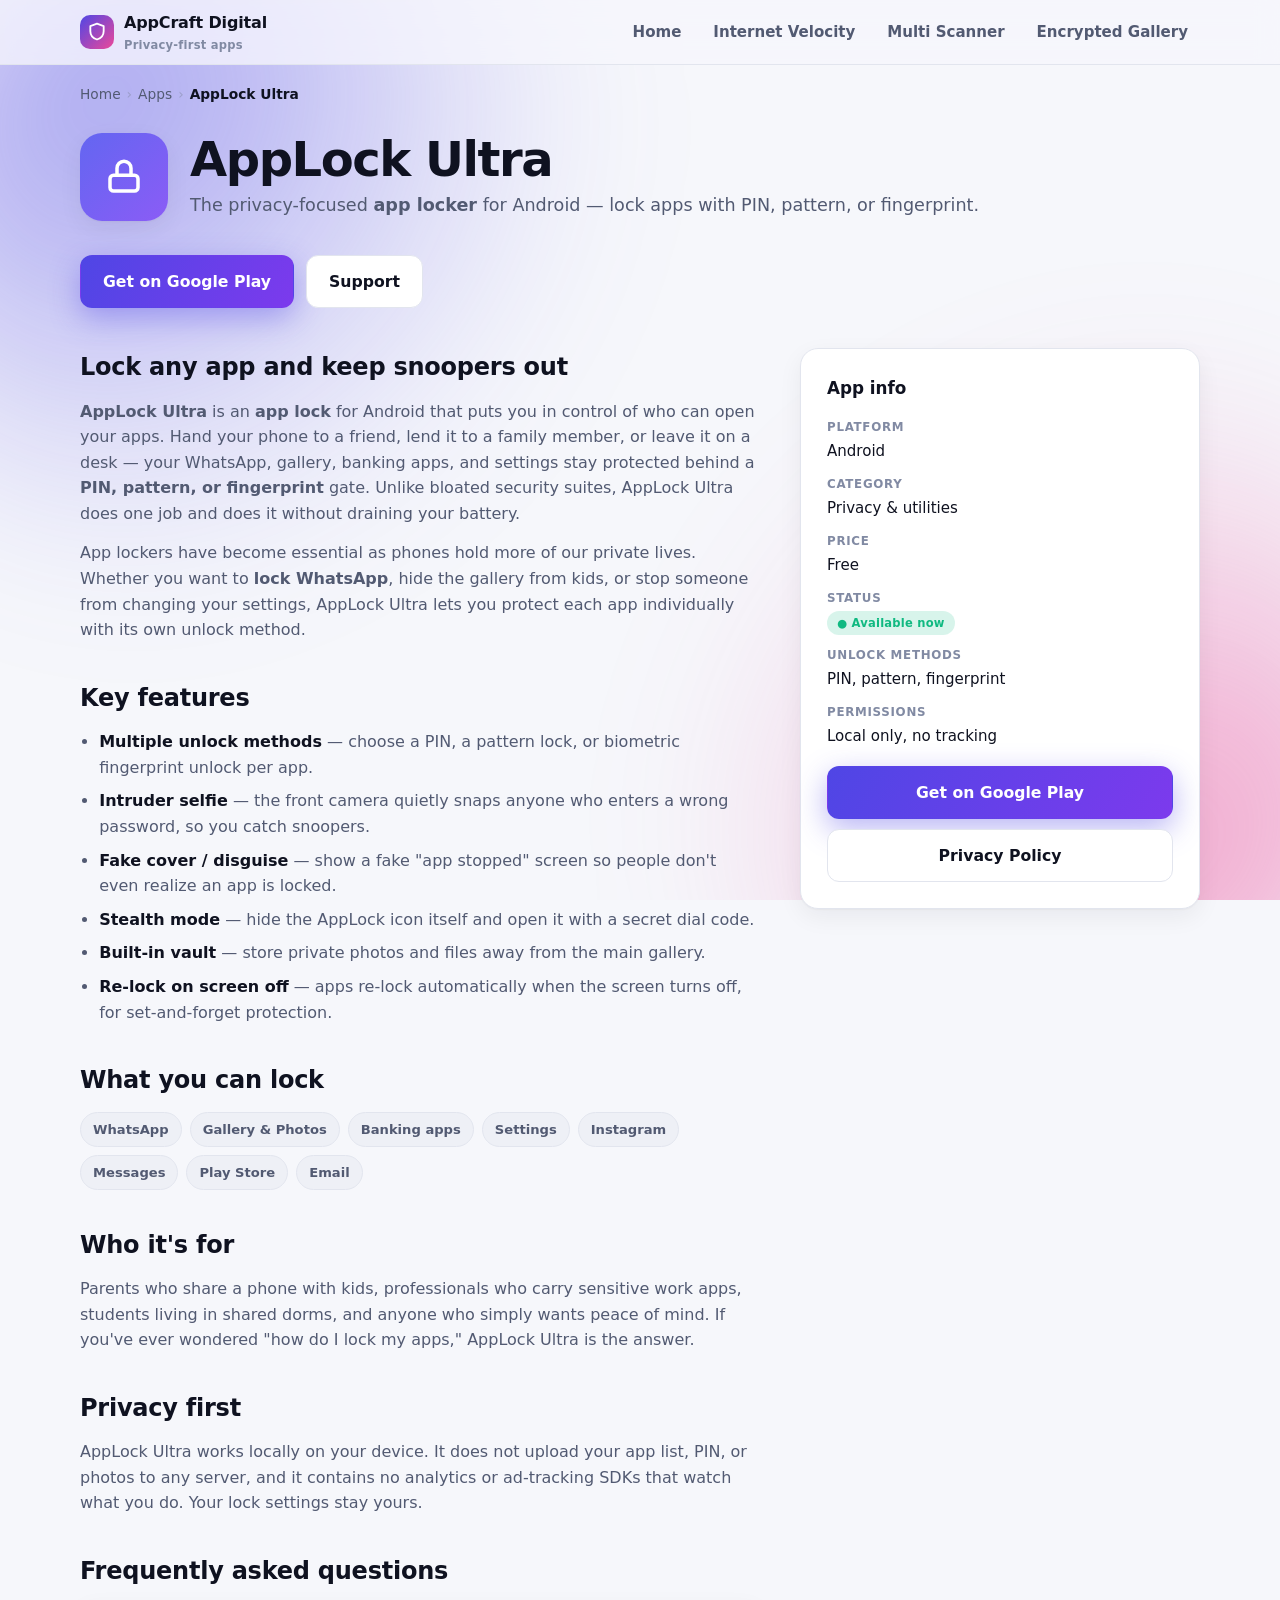
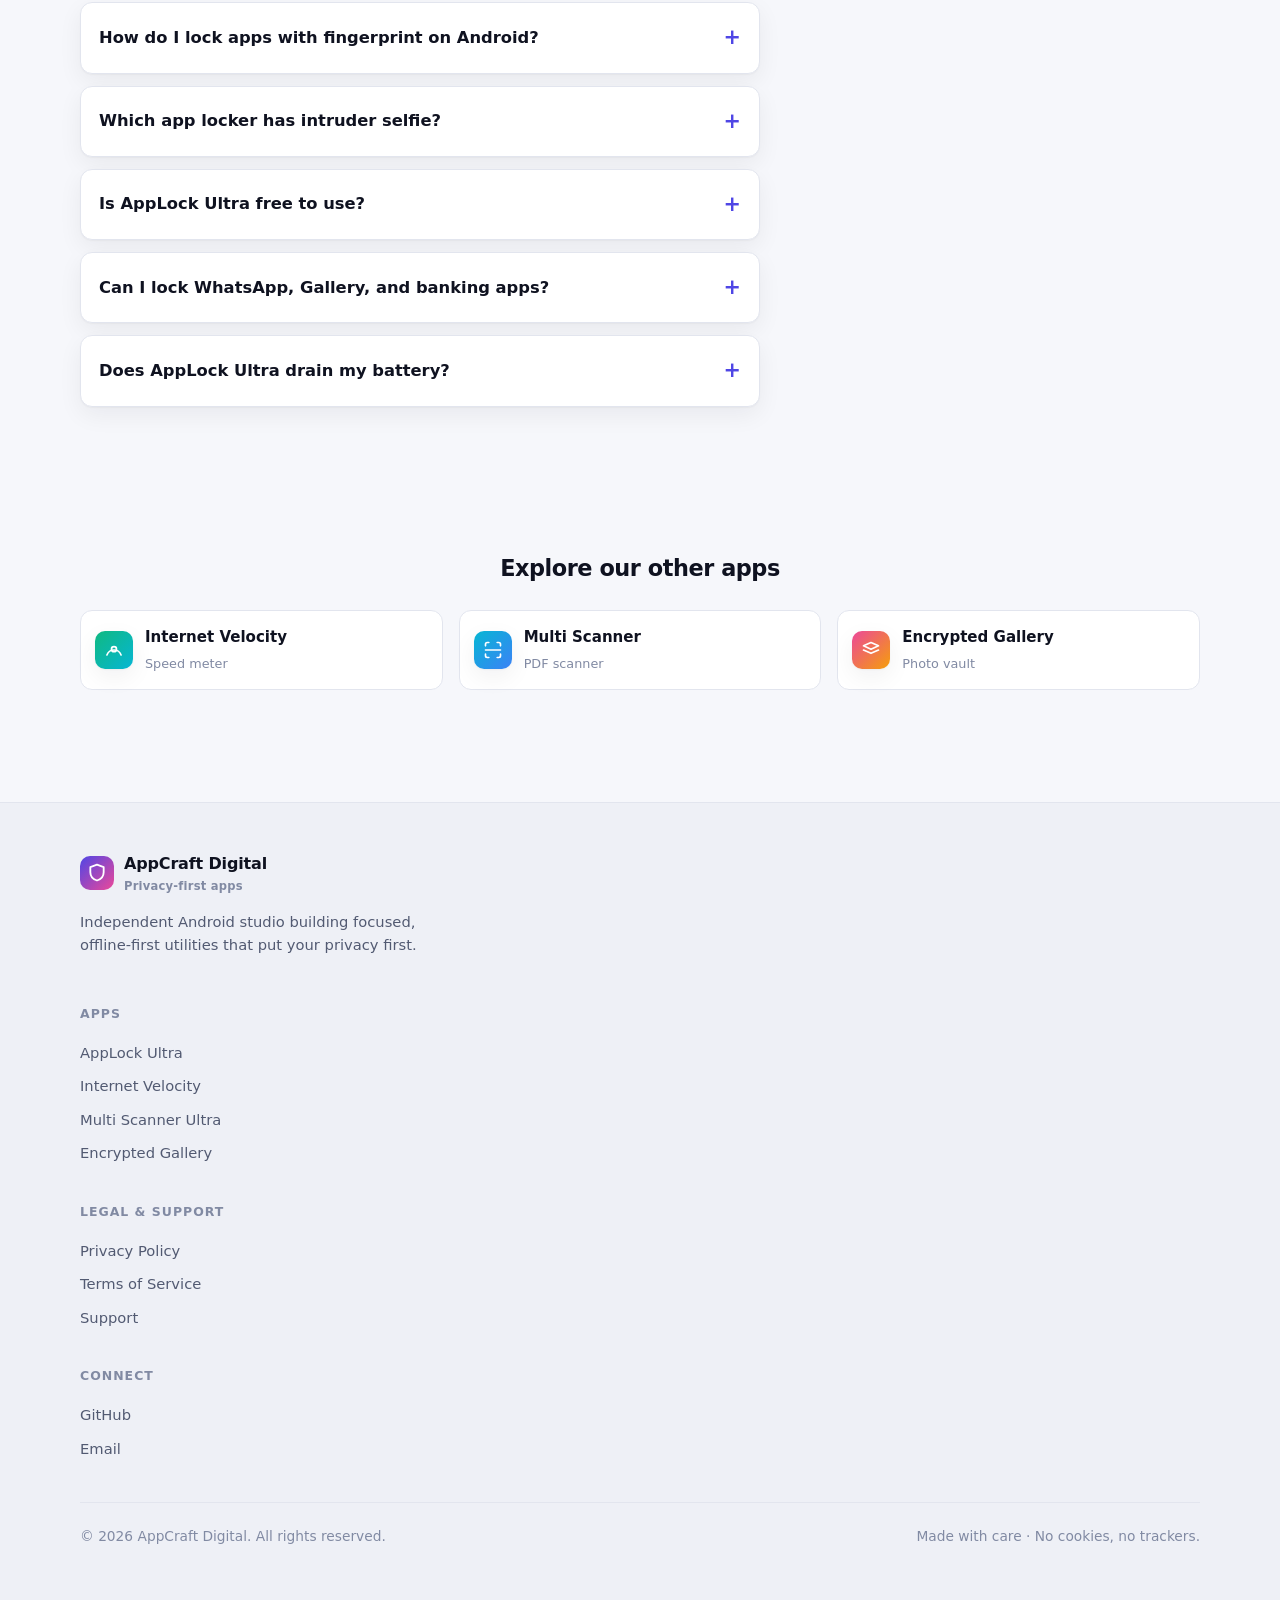
==== applock-ultra/index.html @ 1e6e48a9 "SEO: multi-page keyword-targeted site + structured data Hub-and-spoke structure so each app ranks fo" ====
<!doctype html>
<html lang="en">
<head>
  <meta charset="utf-8">
  <meta name="viewport" content="width=device-width, initial-scale=1">
  <title>AppLock Ultra — App Lock &amp; App Locker for Android</title>
  <meta name="description" content="AppLock Ultra is a privacy-focused app locker for Android. Lock apps with PIN, pattern, or fingerprint, with intruder selfie alerts. Free.">
  <meta name="keywords" content="app lock, app locker, lock apps, app lock android, app lock fingerprint, app lock with pin, intruder selfie, hide apps, best app locker, lock whatsapp">
  <meta name="robots" content="index, follow, max-image-preview:large">
  <meta name="theme-color" content="#6366f1">
  <link rel="canonical" href="https://sumant4ssm.github.io/applock-ultra/">

  <meta property="og:type" content="article">
  <meta property="og:site_name" content="AppCraft Digital">
  <meta property="og:title" content="AppLock Ultra — Best App Locker for Android">
  <meta property="og:description" content="Lock apps with PIN, pattern, or fingerprint. Intruder selfie alerts, fake cover, and stealth mode. Privacy-first Android app lock.">
  <meta property="og:url" content="https://sumant4ssm.github.io/applock-ultra/">
  <meta name="twitter:card" content="summary_large_image">
  <meta name="twitter:title" content="AppLock Ultra — App Locker for Android">
  <meta name="twitter:description" content="Lock apps with PIN, pattern, or fingerprint. Intruder selfie alerts and stealth mode.">

  <link rel="icon" href="data:image/svg+xml,%3Csvg xmlns='http://www.w3.org/2000/svg' viewBox='0 0 100 100'%3E%3Crect width='100' height='100' rx='24' fill='%236366f1'/%3E%3Cpath d='M50 18l26 10v18c0 16-11 28-26 36-15-8-26-20-26-36V28z' fill='none' stroke='white' stroke-width='6' stroke-linejoin='round'/%3E%3C/svg%3E">
  <link rel="stylesheet" href="/assets/style.css">

  <script type="application/ld+json">
  {
    "@context": "https://schema.org",
    "@type": "SoftwareApplication",
    "name": "AppLock Ultra",
    "operatingSystem": "ANDROID",
    "applicationCategory": "UtilitiesApplication",
    "description": "Privacy-focused app locker for Android. Lock apps with PIN, pattern, or fingerprint, catch snoopers with intruder selfie alerts, and hide apps behind a fake cover.",
    "url": "https://sumant4ssm.github.io/applock-ultra/",
    "offers": { "@type": "Offer", "price": "0", "priceCurrency": "USD" },
    "featureList": [
      "PIN, pattern and fingerprint app lock",
      "Intruder selfie alerts on wrong password",
      "Fake cover / disguised unlock screen",
      "Stealth mode to hide the app icon",
      "Vault for private photos and files",
      "Battery-friendly, no background drain"
    ],
    "aggregateRating": {
      "@type": "AggregateRating",
      "ratingValue": "4.6",
      "ratingCount": "128",
      "bestRating": "5",
      "worstRating": "1"
    }
  }
  </script>
  <script type="application/ld+json">
  {
    "@context": "https://schema.org",
    "@type": "BreadcrumbList",
    "itemListElement": [
      { "@type": "ListItem", "position": 1, "name": "Home", "item": "https://sumant4ssm.github.io/" },
      { "@type": "ListItem", "position": 2, "name": "AppLock Ultra", "item": "https://sumant4ssm.github.io/applock-ultra/" }
    ]
  }
  </script>
  <script type="application/ld+json">
  {
    "@context": "https://schema.org",
    "@type": "FAQPage",
    "mainEntity": [
      { "@type": "Question", "name": "How do I lock apps with fingerprint on Android?", "acceptedAnswer": { "@type": "Answer", "text": "Install AppLock Ultra, grant the Accessibility / Usage Access permission it asks for, pick the apps you want to protect, then enable fingerprint unlock in the lock settings. After that, opening any protected app prompts you to authenticate with your registered fingerprint." } },
      { "@type": "Question", "name": "Which app locker has intruder selfie?", "acceptedAnswer": { "@type": "Answer", "text": "AppLock Ultra captures an intruder selfie with the front camera whenever someone enters a wrong PIN or pattern, so you can see who tried to snoop. The photo is stored privately inside the app's vault." } },
      { "@type": "Question", "name": "Is AppLock Ultra free to use?", "acceptedAnswer": { "@type": "Answer", "text": "Yes. AppLock Ultra is free to download and use, with the core app locking, pattern/PIN, and intruder selfie features available at no cost. Premium cosmetic options may be offered, but the core protection is free." } },
      { "@type": "Question", "name": "Can I lock WhatsApp, Gallery, and banking apps?", "acceptedAnswer": { "@type": "Answer", "text": "Yes. You can lock any installed app individually, including WhatsApp, your photo Gallery, banking apps, Settings, and the Play Store, each with its own unlock method." } },
      { "@type": "Question", "name": "Does AppLock Ultra drain my battery?", "acceptedAnswer": { "@type": "Answer", "text": "No. AppLock Ultra is designed to be battery-friendly. It only activates when you open a locked app, instead of running a heavy continuous background service." } }
    ]
  }
  </script>
</head>
<body>
  <div class="aurora" aria-hidden="true"></div>

  <header class="site">
    <div class="wrap nav">
      <a class="brand" href="/" aria-label="AppCraft Digital home">
        <span class="logo" aria-hidden="true">
          <svg width="20" height="20" viewBox="0 0 24 24" fill="none" stroke="currentColor" stroke-width="2.2" stroke-linecap="round" stroke-linejoin="round"><path d="M12 2l8 3v6c0 5-3.5 8.5-8 10-4.5-1.5-8-5-8-10V5z"/></svg>
        </span>
        <span>AppCraft Digital<small>Privacy-first apps</small></span>
      </a>
      <nav class="nav-links" aria-label="Primary">
        <a href="/">Home</a>
        <a href="/internet-velocity/">Internet Velocity</a>
        <a href="/multi-scanner-ultra/">Multi Scanner</a>
        <a href="/encrypted-gallery/">Encrypted Gallery</a>
      </nav>
    </div>
  </header>

  <div class="wrap">
    <nav class="breadcrumb" aria-label="Breadcrumb">
      <ol>
        <li><a href="/">Home</a></li>
        <li><a href="/#apps">Apps</a></li>
        <li aria-current="page">AppLock Ultra</li>
      </ol>
    </nav>
  </div>

  <main>
    <section class="app-hero">
      <div class="wrap">
        <div class="hero-row">
          <span class="app-icon icon-lock" aria-hidden="true">
            <svg width="28" height="28" viewBox="0 0 24 24" fill="none" stroke="currentColor" stroke-width="2" stroke-linecap="round" stroke-linejoin="round"><rect x="4" y="11" width="16" height="9" rx="2"/><path d="M8 11V7a4 4 0 0 1 8 0v4"/></svg>
          </span>
          <div>
            <h1>AppLock Ultra</h1>
            <p class="tagline">The privacy-focused <strong>app locker</strong> for Android — lock apps with PIN, pattern, or fingerprint.</p>
          </div>
        </div>
        <div class="cta" style="justify-content:flex-start;">
          <a class="btn btn-primary" href="https://sumant4ssm.github.io/applock-ultra-legal/" target="_blank" rel="noopener">Get on Google Play</a>
          <a class="btn btn-ghost" href="https://sumant4ssm.github.io/applock-ultra-legal/support.html" target="_blank" rel="noopener">Support</a>
        </div>
      </div>
    </section>

    <section style="padding-top:32px;">
      <div class="wrap detail">
        <div class="prose">
          <h2>Lock any app and keep snoopers out</h2>
          <p>
            <strong>AppLock Ultra</strong> is an <strong>app lock</strong> for Android that puts you in control of who can open
            your apps. Hand your phone to a friend, lend it to a family member, or leave it on a desk — your WhatsApp,
            gallery, banking apps, and settings stay protected behind a <strong>PIN, pattern, or fingerprint</strong> gate.
            Unlike bloated security suites, AppLock Ultra does one job and does it without draining your battery.
          </p>
          <p>
            App lockers have become essential as phones hold more of our private lives. Whether you want to
            <strong>lock WhatsApp</strong>, hide the gallery from kids, or stop someone from changing your settings,
            AppLock Ultra lets you protect each app individually with its own unlock method.
          </p>

          <h2>Key features</h2>
          <ul>
            <li><b>Multiple unlock methods</b> — choose a PIN, a pattern lock, or biometric fingerprint unlock per app.</li>
            <li><b>Intruder selfie</b> — the front camera quietly snaps anyone who enters a wrong password, so you catch snoopers.</li>
            <li><b>Fake cover / disguise</b> — show a fake "app stopped" screen so people don't even realize an app is locked.</li>
            <li><b>Stealth mode</b> — hide the AppLock icon itself and open it with a secret dial code.</li>
            <li><b>Built-in vault</b> — store private photos and files away from the main gallery.</li>
            <li><b>Re-lock on screen off</b> — apps re-lock automatically when the screen turns off, for set-and-forget protection.</li>
          </ul>

          <h2>What you can lock</h2>
          <div class="chips">
            <span class="chip">WhatsApp</span>
            <span class="chip">Gallery &amp; Photos</span>
            <span class="chip">Banking apps</span>
            <span class="chip">Settings</span>
            <span class="chip">Instagram</span>
            <span class="chip">Messages</span>
            <span class="chip">Play Store</span>
            <span class="chip">Email</span>
          </div>

          <h2>Who it's for</h2>
          <p>
            Parents who share a phone with kids, professionals who carry sensitive work apps, students living in shared
            dorms, and anyone who simply wants peace of mind. If you've ever wondered "how do I lock my apps," AppLock
            Ultra is the answer.
          </p>

          <h2>Privacy first</h2>
          <p>
            AppLock Ultra works locally on your device. It does not upload your app list, PIN, or photos to any server,
            and it contains no analytics or ad-tracking SDKs that watch what you do. Your lock settings stay yours.
          </p>

          <!-- FAQ -->
          <h2 id="faq">Frequently asked questions</h2>
          <div class="faq">
            <details>
              <summary>How do I lock apps with fingerprint on Android?</summary>
              <p>Install AppLock Ultra, grant the permission it asks for, choose the apps to protect, then enable fingerprint unlock in lock settings. Opening any protected app then prompts you to authenticate with your registered fingerprint.</p>
            </details>
            <details>
              <summary>Which app locker has intruder selfie?</summary>
              <p>AppLock Ultra captures an intruder selfie with the front camera whenever someone enters a wrong PIN or pattern, so you can see who tried to snoop. The photo is stored privately inside the app's vault.</p>
            </details>
            <details>
              <summary>Is AppLock Ultra free to use?</summary>
              <p>Yes. AppLock Ultra is free to download and use, with core app locking, pattern/PIN, and intruder selfie features available at no cost. Premium cosmetic options may be offered, but the core protection is free.</p>
            </details>
            <details>
              <summary>Can I lock WhatsApp, Gallery, and banking apps?</summary>
              <p>Yes. You can lock any installed app individually — WhatsApp, your photo Gallery, banking apps, Settings, and the Play Store — each with its own unlock method.</p>
            </details>
            <details>
              <summary>Does AppLock Ultra drain my battery?</summary>
              <p>No. AppLock Ultra is battery-friendly: it only activates when you open a locked app, instead of running a heavy continuous background service.</p>
            </details>
          </div>
        </div>

        <aside class="info-card">
          <h3>App info</h3>
          <dl>
            <div><dt>Platform</dt><dd>Android</dd></div>
            <div><dt>Category</dt><dd>Privacy &amp; utilities</dd></div>
            <div><dt>Price</dt><dd>Free</dd></div>
            <div><dt>Status</dt><dd><span class="badge badge-live">● Available now</span></dd></div>
            <div><dt>Unlock methods</dt><dd>PIN, pattern, fingerprint</dd></div>
            <div><dt>Permissions</dt><dd>Local only, no tracking</dd></div>
          </dl>
          <a class="btn btn-primary" href="https://sumant4ssm.github.io/applock-ultra-legal/" target="_blank" rel="noopener">Get on Google Play</a>
          <a class="btn btn-ghost" href="https://sumant4ssm.github.io/applock-ultra-legal/privacy-policy.html" target="_blank" rel="noopener" style="margin-top:10px;">Privacy Policy</a>
        </aside>
      </div>
    </section>

    <!-- Related apps -->
    <section>
      <div class="wrap">
        <div class="sec-head" style="margin-bottom:24px;">
          <h2 style="font-size:1.4rem;">Explore our other apps</h2>
        </div>
        <div class="related">
          <a href="/internet-velocity/">
            <span class="app-icon icon-speed"><svg viewBox="0 0 24 24" fill="none" stroke="currentColor" stroke-width="2" stroke-linecap="round" stroke-linejoin="round"><path d="M12 14a3 3 0 1 0 0-6 3 3 0 0 0 0 6z"/><path d="M3.5 18a9 9 0 0 1 17 0"/></svg></span>
            <span><b>Internet Velocity</b><small>Speed meter</small></span>
          </a>
          <a href="/multi-scanner-ultra/">
            <span class="app-icon icon-scan"><svg viewBox="0 0 24 24" fill="none" stroke="currentColor" stroke-width="2" stroke-linecap="round" stroke-linejoin="round"><path d="M3 7V5a2 2 0 0 1 2-2h2M17 3h2a2 2 0 0 1 2 2v2M21 17v2a2 2 0 0 1-2 2h-2M7 21H5a2 2 0 0 1-2-2v-2"/><line x1="3" y1="12" x2="21" y2="12"/></svg></span>
            <span><b>Multi Scanner</b><small>PDF scanner</small></span>
          </a>
          <a href="/encrypted-gallery/">
            <span class="app-icon icon-vault"><svg viewBox="0 0 24 24" fill="none" stroke="currentColor" stroke-width="2" stroke-linecap="round" stroke-linejoin="round"><path d="M3 7l9-4 9 4-9 4-9-4z"/><path d="M3 12l9 4 9-4"/></svg></span>
            <span><b>Encrypted Gallery</b><small>Photo vault</small></span>
          </a>
        </div>
      </div>
    </section>
  </main>

  <footer class="site">
    <div class="wrap">
      <div class="foot-grid">
        <div>
          <a class="brand" href="/" style="margin-bottom:12px;">
            <span class="logo" aria-hidden="true">
              <svg width="20" height="20" viewBox="0 0 24 24" fill="none" stroke="currentColor" stroke-width="2.2" stroke-linecap="round" stroke-linejoin="round"><path d="M12 2l8 3v6c0 5-3.5 8.5-8 10-4.5-1.5-8-5-8-10V5z"/></svg>
            </span>
            <span>AppCraft Digital<small>Privacy-first apps</small></span>
          </a>
          <p>Independent Android studio building focused, offline-first utilities that put your privacy first.</p>
        </div>
        <div class="foot-col">
          <h5>Apps</h5>
          <a href="/applock-ultra/">AppLock Ultra</a>
          <a href="/internet-velocity/">Internet Velocity</a>
          <a href="/multi-scanner-ultra/">Multi Scanner Ultra</a>
          <a href="/encrypted-gallery/">Encrypted Gallery</a>
        </div>
        <div class="foot-col">
          <h5>Legal &amp; Support</h5>
          <a href="https://sumant4ssm.github.io/applock-ultra-legal/" target="_blank" rel="noopener">Privacy Policy</a>
          <a href="https://sumant4ssm.github.io/applock-ultra-legal/terms.html" target="_blank" rel="noopener">Terms of Service</a>
          <a href="https://sumant4ssm.github.io/applock-ultra-legal/support.html" target="_blank" rel="noopener">Support</a>
        </div>
        <div class="foot-col">
          <h5>Connect</h5>
          <a href="https://github.com/sumant4ssm" target="_blank" rel="noopener">GitHub</a>
          <a href="mailto:appcraftdigital@gmail.com">Email</a>
        </div>
      </div>
      <div class="foot-bottom">
        <span>© <span id="year"></span> AppCraft Digital. All rights reserved.</span>
        <span>Made with care · No cookies, no trackers.</span>
      </div>
    </div>
  </footer>

  <script>document.getElementById('year').textContent = new Date().getFullYear();</script>
  <script src="/assets/reveal.js" defer></script>
</body>
</html>
---- assets/style.css ----
/* =====================================================================
   AppCraft Digital — shared stylesheet
   Used by index.html and every /<app>/ landing page so they stay lean,
   consistent, and fast to crawl. Page-specific tweaks live in <style>
   blocks on the pages that need them.
   ===================================================================== */

:root {
  color-scheme: light dark;
  --font: "Inter", ui-sans-serif, system-ui, -apple-system, BlinkMacSystemFont, "Segoe UI", Roboto, sans-serif;
  --bg: #f6f7fb;
  --bg-elev: #ffffff;
  --bg-soft: #eef0f6;
  --text: #0f1220;
  --text-soft: #525a72;
  --text-mute: #818aa3;
  --border: #e2e5ee;
  --brand: #4f46e5;
  --brand-2: #7c3aed;
  --brand-3: #ec4899;
  --accent: #06b6d4;
  --ok: #10b981;
  --warn: #f59e0b;
  --shadow: 0 1px 2px rgba(15, 18, 32, 0.04), 0 8px 24px rgba(15, 18, 32, 0.06);
  --shadow-lg: 0 20px 60px rgba(15, 18, 32, 0.12);
  --radius: 18px;
  --radius-sm: 12px;
}

@media (prefers-color-scheme: dark) {
  :root {
    --bg: #0a0b10;
    --bg-elev: #13151d;
    --bg-soft: #1a1d28;
    --text: #f4f6fb;
    --text-soft: #b9c0d4;
    --text-mute: #7d8499;
    --border: #252a37;
    --brand: #818cf8;
    --brand-2: #a78bfa;
    --brand-3: #f472b6;
    --accent: #22d3ee;
    --ok: #34d399;
    --warn: #fbbf24;
    --shadow: 0 1px 2px rgba(0, 0, 0, 0.3), 0 8px 24px rgba(0, 0, 0, 0.4);
    --shadow-lg: 0 20px 60px rgba(0, 0, 0, 0.5);
  }
}

* { box-sizing: border-box; }

html { scroll-behavior: smooth; }

body {
  margin: 0;
  font-family: var(--font);
  background: var(--bg);
  color: var(--text);
  line-height: 1.6;
  -webkit-font-smoothing: antialiased;
  text-rendering: optimizeLegibility;
  overflow-x: hidden;
}

a { color: var(--brand); }

.wrap {
  width: min(100% - 48px, 1120px);
  margin-inline: auto;
}

/* ---------- Background flourish ---------- */
.aurora {
  position: fixed;
  inset: 0;
  z-index: -1;
  overflow: hidden;
  pointer-events: none;
}
.aurora::before,
.aurora::after {
  content: "";
  position: absolute;
  width: 60vw;
  height: 60vw;
  max-width: 720px;
  max-height: 720px;
  border-radius: 50%;
  filter: blur(90px);
  opacity: 0.5;
  animation: drift 18s ease-in-out infinite alternate;
}
.aurora::before {
  top: -15%;
  left: -10%;
  background: radial-gradient(circle at 30% 30%, var(--brand), transparent 70%);
}
.aurora::after {
  bottom: -20%;
  right: -10%;
  background: radial-gradient(circle at 70% 70%, var(--brand-3), transparent 70%);
  animation-delay: -6s;
}
@media (prefers-color-scheme: dark) {
  .aurora::before, .aurora::after { opacity: 0.32; }
}
@keyframes drift {
  0%   { transform: translate(0, 0) scale(1); }
  100% { transform: translate(6%, 4%) scale(1.12); }
}

/* ---------- Header ---------- */
header.site {
  position: sticky;
  top: 0;
  z-index: 50;
  backdrop-filter: saturate(180%) blur(12px);
  -webkit-backdrop-filter: saturate(180%) blur(12px);
  background: color-mix(in srgb, var(--bg) 78%, transparent);
  border-bottom: 1px solid var(--border);
}
.nav {
  display: flex;
  align-items: center;
  justify-content: space-between;
  gap: 16px;
  height: 64px;
}
.brand {
  display: flex;
  align-items: center;
  gap: 10px;
  font-weight: 750;
  letter-spacing: -0.01em;
  color: var(--text);
  text-decoration: none;
}
.logo {
  width: 34px;
  height: 34px;
  border-radius: 10px;
  background: linear-gradient(135deg, var(--brand), var(--brand-3));
  display: grid;
  place-items: center;
  color: #fff;
  flex: none;
}
.brand small {
  display: block;
  font-size: 0.72rem;
  font-weight: 600;
  color: var(--text-mute);
  letter-spacing: 0.02em;
}
.nav-links {
  display: flex;
  align-items: center;
  gap: 8px;
}
.nav-links a {
  color: var(--text-soft);
  text-decoration: none;
  font-size: 0.94rem;
  font-weight: 600;
  padding: 8px 12px;
  border-radius: 10px;
  transition: color .15s ease, background .15s ease;
}
.nav-links a:hover { color: var(--text); background: var(--bg-soft); }

/* ---------- Hero ---------- */
.hero {
  padding: 96px 0 56px;
  text-align: center;
}
.pill {
  display: inline-flex;
  align-items: center;
  gap: 8px;
  padding: 7px 14px;
  border: 1px solid var(--border);
  background: var(--bg-elev);
  border-radius: 999px;
  font-size: 0.82rem;
  font-weight: 600;
  color: var(--text-soft);
  box-shadow: var(--shadow);
  margin-bottom: 26px;
}
.dot {
  width: 8px; height: 8px; border-radius: 50%;
  background: var(--ok);
  box-shadow: 0 0 0 0 color-mix(in srgb, var(--ok) 60%, transparent);
  animation: pulse 2.4s ease-out infinite;
}
@keyframes pulse {
  0%   { box-shadow: 0 0 0 0 color-mix(in srgb, var(--ok) 55%, transparent); }
  70%  { box-shadow: 0 0 0 10px transparent; }
  100% { box-shadow: 0 0 0 0 transparent; }
}
h1 {
  margin: 0 auto;
  max-width: 18ch;
  font-size: clamp(2.4rem, 6.4vw, 4.4rem);
  line-height: 1.04;
  letter-spacing: -0.03em;
  font-weight: 800;
}
h1 .grad {
  background: linear-gradient(120deg, var(--brand), var(--brand-2) 45%, var(--brand-3));
  -webkit-background-clip: text;
  background-clip: text;
  color: transparent;
}
.hero p.lead {
  margin: 22px auto 0;
  max-width: 60ch;
  font-size: clamp(1.02rem, 2.2vw, 1.22rem);
  color: var(--text-soft);
}
.cta {
  display: flex;
  flex-wrap: wrap;
  gap: 12px;
  justify-content: center;
  margin-top: 34px;
}
.btn {
  display: inline-flex;
  align-items: center;
  gap: 9px;
  padding: 13px 22px;
  border-radius: 12px;
  font-weight: 700;
  font-size: 0.98rem;
  text-decoration: none;
  border: 1px solid transparent;
  transition: transform .15s ease, box-shadow .2s ease, background .2s ease;
  cursor: pointer;
}
.btn-primary {
  background: linear-gradient(120deg, var(--brand), var(--brand-2));
  color: #fff;
  box-shadow: 0 10px 30px color-mix(in srgb, var(--brand) 40%, transparent);
}
.btn-primary:hover { transform: translateY(-2px); box-shadow: 0 16px 40px color-mix(in srgb, var(--brand) 50%, transparent); }
.btn-ghost {
  background: var(--bg-elev);
  color: var(--text);
  border-color: var(--border);
}
.btn-ghost:hover { transform: translateY(-2px); border-color: var(--brand); }

/* ---------- Stats strip ---------- */
.stats {
  display: grid;
  grid-template-columns: repeat(3, 1fr);
  gap: 16px;
  margin: 56px auto 0;
  max-width: 640px;
}
.stat {
  background: var(--bg-elev);
  border: 1px solid var(--border);
  border-radius: var(--radius-sm);
  padding: 18px;
  text-align: center;
  box-shadow: var(--shadow);
}
.stat b {
  display: block;
  font-size: 1.6rem;
  letter-spacing: -0.02em;
  background: linear-gradient(120deg, var(--brand), var(--brand-3));
  -webkit-background-clip: text;
  background-clip: text;
  color: transparent;
}
.stat span { font-size: 0.8rem; color: var(--text-mute); font-weight: 600; }

/* ---------- Section ---------- */
section { padding: 72px 0; }
.sec-head { text-align: center; max-width: 60ch; margin: 0 auto 48px; }
.sec-head h2 {
  margin: 0 0 12px;
  font-size: clamp(1.8rem, 4vw, 2.6rem);
  letter-spacing: -0.02em;
  font-weight: 800;
}
.sec-head p { margin: 0; color: var(--text-soft); font-size: 1.05rem; }

/* ---------- App cards ---------- */
.grid {
  display: grid;
  grid-template-columns: repeat(auto-fit, minmax(300px, 1fr));
  gap: 22px;
}
.card {
  position: relative;
  background: var(--bg-elev);
  border: 1px solid var(--border);
  border-radius: var(--radius);
  padding: 28px;
  box-shadow: var(--shadow);
  transition: transform .2s ease, box-shadow .2s ease, border-color .2s ease;
  overflow: hidden;
  text-decoration: none;
  color: inherit;
  display: flex;
  flex-direction: column;
}
.card::before {
  content: "";
  position: absolute;
  inset: 0 0 auto 0;
  height: 4px;
  background: linear-gradient(90deg, var(--brand), var(--brand-3));
  opacity: 0;
  transition: opacity .2s ease;
}
.card:hover {
  transform: translateY(-4px);
  box-shadow: var(--shadow-lg);
  border-color: color-mix(in srgb, var(--brand) 40%, var(--border));
}
.card:hover::before { opacity: 1; }

.card-head {
  display: flex;
  align-items: center;
  justify-content: space-between;
  gap: 12px;
  margin-bottom: 18px;
}
.app-icon {
  width: 58px; height: 58px;
  border-radius: 16px;
  display: grid;
  place-items: center;
  color: #fff;
  flex: none;
  box-shadow: var(--shadow);
}
.icon-lock   { background: linear-gradient(135deg, #6366f1, #8b5cf6); }
.icon-scan   { background: linear-gradient(135deg, #06b6d4, #3b82f6); }
.icon-vault  { background: linear-gradient(135deg, #ec4899, #f59e0b); }
.icon-speed  { background: linear-gradient(135deg, #10b981, #06b6d4); }

.badge {
  font-size: 0.72rem;
  font-weight: 700;
  padding: 5px 10px;
  border-radius: 999px;
  letter-spacing: 0.02em;
  white-space: nowrap;
}
.badge-live {
  color: var(--ok);
  background: color-mix(in srgb, var(--ok) 16%, transparent);
}
.badge-soon {
  color: var(--warn);
  background: color-mix(in srgb, var(--warn) 16%, transparent);
}

.card h3 {
  margin: 0 0 6px;
  font-size: 1.32rem;
  letter-spacing: -0.01em;
}
.card p.desc {
  margin: 0 0 18px;
  color: var(--text-soft);
  font-size: 0.96rem;
  min-height: 4.2em;
}
.features {
  list-style: none;
  padding: 0;
  margin: 0 0 22px;
  display: grid;
  gap: 8px;
}
.features li {
  display: flex;
  align-items: flex-start;
  gap: 9px;
  font-size: 0.9rem;
  color: var(--text-soft);
}
.check {
  flex: none;
  width: 18px; height: 18px;
  margin-top: 1px;
  color: var(--ok);
}
.card .btn { width: 100%; justify-content: center; }
.card.disabled .btn {
  cursor: not-allowed;
  opacity: 0.85;
}

/* ---------- Values ---------- */
.values {
  display: grid;
  grid-template-columns: repeat(auto-fit, minmax(220px, 1fr));
  gap: 22px;
}
.value {
  text-align: center;
  padding: 30px 22px;
  border-radius: var(--radius);
  background: var(--bg-elev);
  border: 1px solid var(--border);
  box-shadow: var(--shadow);
}
.value .vicon {
  width: 52px; height: 52px;
  margin: 0 auto 16px;
  border-radius: 14px;
  display: grid;
  place-items: center;
  background: color-mix(in srgb, var(--brand) 14%, transparent);
  color: var(--brand);
}
.value h4 { margin: 0 0 8px; font-size: 1.08rem; }
.value p { margin: 0; color: var(--text-soft); font-size: 0.92rem; }

/* ---------- Footer ---------- */
footer.site {
  border-top: 1px solid var(--border);
  padding: 48px 0 60px;
  margin-top: 40px;
  background: var(--bg-soft);
}
.foot-grid {
  display: grid;
  grid-template-columns: 1.6fr repeat(auto-fit, minmax(150px, 1fr));
  gap: 32px;
}
.foot-grid p { color: var(--text-soft); font-size: 0.92rem; max-width: 38ch; }
.foot-col h5 {
  margin: 0 0 12px;
  font-size: 0.78rem;
  text-transform: uppercase;
  letter-spacing: 0.08em;
  color: var(--text-mute);
}
.foot-col a {
  display: block;
  color: var(--text-soft);
  text-decoration: none;
  font-size: 0.92rem;
  padding: 5px 0;
  transition: color .15s ease;
}
.foot-col a:hover { color: var(--brand); }
.foot-bottom {
  margin-top: 36px;
  padding-top: 22px;
  border-top: 1px solid var(--border);
  display: flex;
  justify-content: space-between;
  flex-wrap: wrap;
  gap: 10px;
  color: var(--text-mute);
  font-size: 0.86rem;
}

/* ---------- Reveal animation ---------- */
.reveal {
  opacity: 0;
  transform: translateY(24px);
  transition: opacity .6s ease, transform .6s ease;
}
.reveal.in {
  opacity: 1;
  transform: none;
}
@media (prefers-reduced-motion: reduce) {
  .reveal { opacity: 1; transform: none; transition: none; }
  .aurora::before, .aurora::after, .dot { animation: none; }
  html { scroll-behavior: auto; }
}

/* ---------- Responsive ---------- */
@media (max-width: 720px) {
  .nav-links a:not(.nav-cta) { display: none; }
  .hero { padding: 64px 0 40px; }
  .stats { grid-template-columns: 1fr; }
  .foot-grid { grid-template-columns: 1fr; }
  section { padding: 56px 0; }
}

/* =====================================================================
   App detail page layout (used by /<app>/ landing pages)
   ===================================================================== */

/* Breadcrumb */
.breadcrumb {
  font-size: 0.86rem;
  color: var(--text-mute);
  padding: 18px 0 0;
}
.breadcrumb ol {
  list-style: none;
  margin: 0;
  padding: 0;
  display: flex;
  flex-wrap: wrap;
  gap: 6px;
  align-items: center;
}
.breadcrumb li { display: flex; align-items: center; gap: 6px; }
.breadcrumb li::after { content: "›"; opacity: 0.5; }
.breadcrumb li:last-child::after { content: ""; }
.breadcrumb a { color: var(--text-soft); text-decoration: none; }
.breadcrumb a:hover { color: var(--brand); }
.breadcrumb [aria-current="page"] { color: var(--text); font-weight: 600; }

/* App hero block */
.app-hero {
  padding: 28px 0 8px;
}
.app-hero .hero-row {
  display: flex;
  align-items: center;
  gap: 22px;
  flex-wrap: wrap;
}
.app-hero .app-icon {
  width: 88px; height: 88px;
  border-radius: 22px;
}
.app-hero .app-icon svg { width: 42px; height: 42px; }
.app-hero h1 {
  font-size: clamp(2rem, 5vw, 3rem);
  max-width: none;
  margin: 0 0 6px;
}
.app-hero .tagline {
  color: var(--text-soft);
  font-size: 1.1rem;
  margin: 0;
}

/* Two-column detail layout */
.detail {
  display: grid;
  grid-template-columns: 1.7fr 1fr;
  gap: 40px;
  align-items: start;
}
.detail .prose h2 {
  font-size: 1.5rem;
  letter-spacing: -0.01em;
  margin: 36px 0 12px;
}
.detail .prose h2:first-child { margin-top: 0; }
.detail .prose h3 {
  font-size: 1.12rem;
  margin: 22px 0 8px;
}
.detail .prose p {
  color: var(--text-soft);
  margin: 0 0 14px;
}
.detail .prose ul {
  color: var(--text-soft);
  margin: 0 0 16px;
  padding-left: 1.2em;
}
.detail .prose ul li { margin-bottom: 8px; }
.detail .prose ul li b { color: var(--text); }

/* Sticky info card */
.info-card {
  background: var(--bg-elev);
  border: 1px solid var(--border);
  border-radius: var(--radius);
  padding: 26px;
  box-shadow: var(--shadow);
  position: sticky;
  top: 88px;
}
.info-card h3 {
  margin: 0 0 16px;
  font-size: 1.05rem;
}
.info-card dl {
  margin: 0;
  display: grid;
  gap: 12px;
}
.info-card dt {
  font-size: 0.74rem;
  text-transform: uppercase;
  letter-spacing: 0.06em;
  color: var(--text-mute);
  font-weight: 700;
}
.info-card dd {
  margin: 2px 0 0;
  font-size: 0.94rem;
  color: var(--text);
}
.info-card .btn { width: 100%; justify-content: center; margin-top: 18px; }

/* Use-cases / who-it's-for chips */
.chips {
  display: flex;
  flex-wrap: wrap;
  gap: 8px;
  margin: 8px 0 4px;
}
.chip {
  font-size: 0.82rem;
  font-weight: 600;
  padding: 6px 12px;
  border-radius: 999px;
  background: var(--bg-soft);
  color: var(--text-soft);
  border: 1px solid var(--border);
}

/* FAQ accordion */
.faq {
  display: grid;
  gap: 12px;
}
.faq details {
  background: var(--bg-elev);
  border: 1px solid var(--border);
  border-radius: var(--radius-sm);
  padding: 4px 18px;
  box-shadow: var(--shadow);
}
.faq details[open] {
  border-color: color-mix(in srgb, var(--brand) 40%, var(--border));
}
.faq summary {
  cursor: pointer;
  font-weight: 650;
  font-size: 1.02rem;
  padding: 14px 0;
  list-style: none;
  display: flex;
  align-items: center;
  justify-content: space-between;
  gap: 12px;
}
.faq summary::-webkit-details-marker { display: none; }
.faq summary::after {
  content: "+";
  font-size: 1.3rem;
  font-weight: 700;
  color: var(--brand);
  transition: transform .2s ease;
}
.faq details[open] summary::after { content: "−"; }
.faq details p {
  margin: 0 0 16px;
  color: var(--text-soft);
}

/* "Other apps" cross-link strip on detail pages */
.related {
  display: grid;
  grid-template-columns: repeat(auto-fit, minmax(180px, 1fr));
  gap: 16px;
  margin-top: 16px;
}
.related a {
  display: flex;
  gap: 12px;
  align-items: center;
  text-decoration: none;
  color: var(--text);
  background: var(--bg-elev);
  border: 1px solid var(--border);
  border-radius: var(--radius-sm);
  padding: 14px;
  transition: border-color .15s ease, transform .15s ease;
}
.related a:hover { border-color: var(--brand); transform: translateY(-2px); }
.related .app-icon { width: 38px; height: 38px; border-radius: 10px; }
.related .app-icon svg { width: 20px; height: 20px; }
.related b { display: block; font-size: 0.94rem; }
.related small { color: var(--text-mute); font-size: 0.8rem; }

@media (max-width: 860px) {
  .detail { grid-template-columns: 1fr; }
  .info-card { position: static; }
}
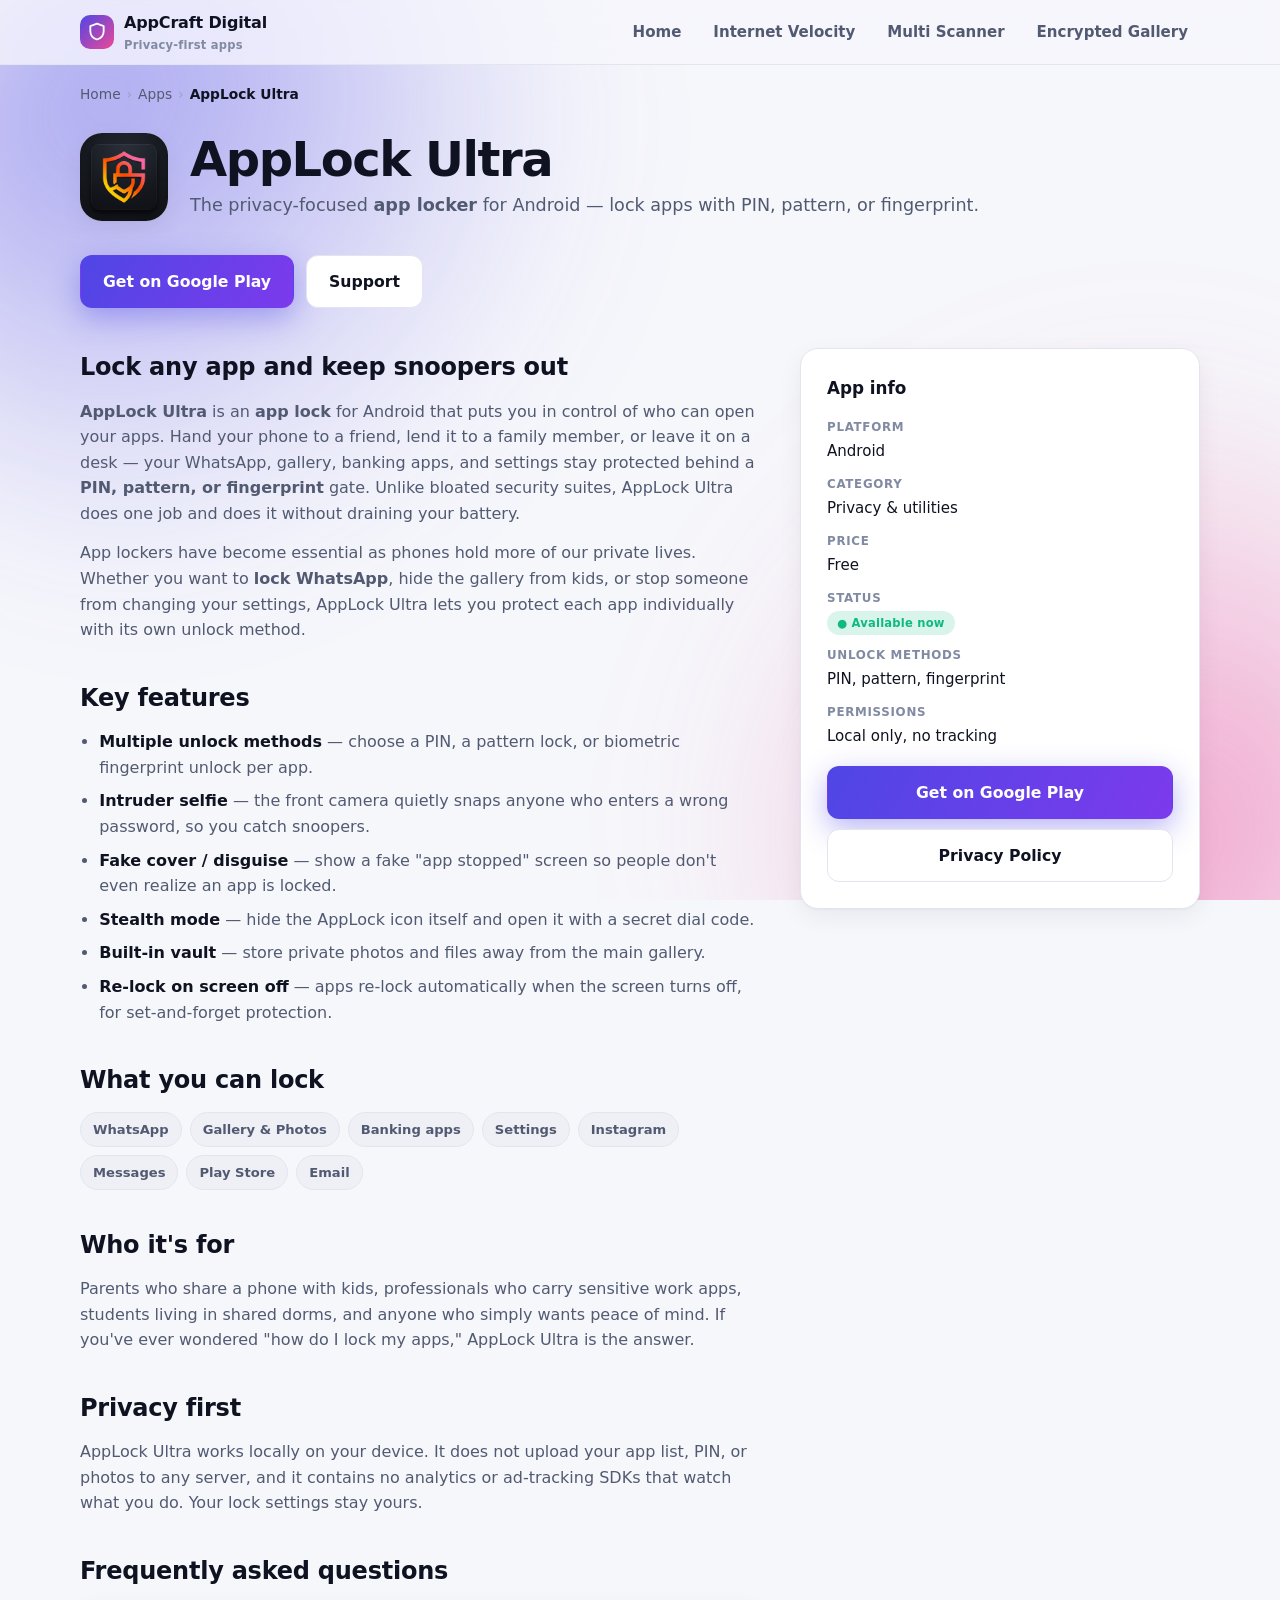
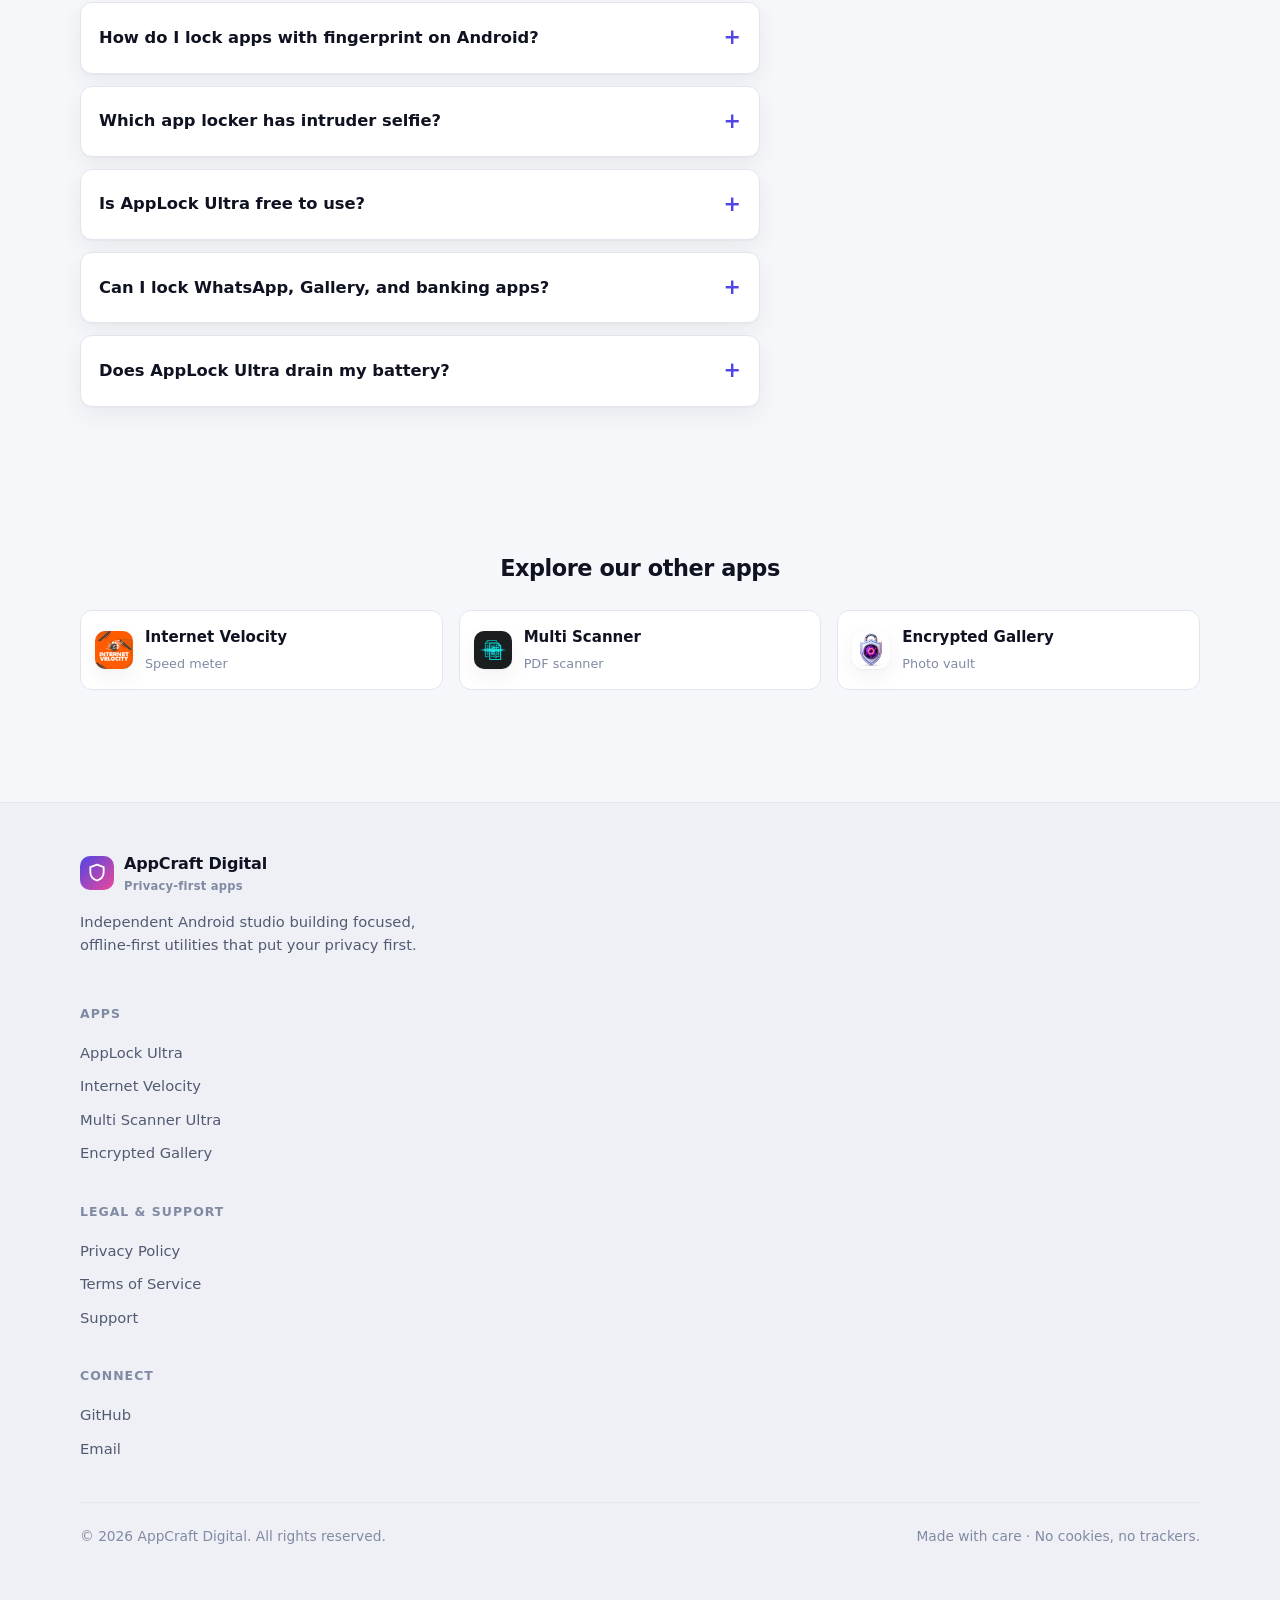
==== commit e814d476: "Use real app logos and direct Play Store links - Replace placeholder SVG icons with each app's actua" ====
--- a/applock-ultra/index.html
+++ b/applock-ultra/index.html
@@ -107,16 +107,14 @@
     <section class="app-hero">
       <div class="wrap">
         <div class="hero-row">
-          <span class="app-icon icon-lock" aria-hidden="true">
-            <svg width="28" height="28" viewBox="0 0 24 24" fill="none" stroke="currentColor" stroke-width="2" stroke-linecap="round" stroke-linejoin="round"><rect x="4" y="11" width="16" height="9" rx="2"/><path d="M8 11V7a4 4 0 0 1 8 0v4"/></svg>
-          </span>
+          <span class="app-icon" aria-hidden="true"><img src="/assets/icons/applock-ultra.png" alt="" width="88" height="88"></span>
           <div>
             <h1>AppLock Ultra</h1>
             <p class="tagline">The privacy-focused <strong>app locker</strong> for Android — lock apps with PIN, pattern, or fingerprint.</p>
           </div>
         </div>
         <div class="cta" style="justify-content:flex-start;">
-          <a class="btn btn-primary" href="https://sumant4ssm.github.io/applock-ultra-legal/" target="_blank" rel="noopener">Get on Google Play</a>
+          <a class="btn btn-primary" href="https://play.google.com/store/apps/details?id=com.guardshield.applocker" target="_blank" rel="noopener">Get on Google Play</a>
           <a class="btn btn-ghost" href="https://sumant4ssm.github.io/applock-ultra-legal/support.html" target="_blank" rel="noopener">Support</a>
         </div>
       </div>
@@ -209,7 +207,7 @@
             <div><dt>Unlock methods</dt><dd>PIN, pattern, fingerprint</dd></div>
             <div><dt>Permissions</dt><dd>Local only, no tracking</dd></div>
           </dl>
-          <a class="btn btn-primary" href="https://sumant4ssm.github.io/applock-ultra-legal/" target="_blank" rel="noopener">Get on Google Play</a>
+          <a class="btn btn-primary" href="https://play.google.com/store/apps/details?id=com.guardshield.applocker" target="_blank" rel="noopener">Get on Google Play</a>
           <a class="btn btn-ghost" href="https://sumant4ssm.github.io/applock-ultra-legal/privacy-policy.html" target="_blank" rel="noopener" style="margin-top:10px;">Privacy Policy</a>
         </aside>
       </div>
@@ -223,15 +221,15 @@
         </div>
         <div class="related">
           <a href="/internet-velocity/">
-            <span class="app-icon icon-speed"><svg viewBox="0 0 24 24" fill="none" stroke="currentColor" stroke-width="2" stroke-linecap="round" stroke-linejoin="round"><path d="M12 14a3 3 0 1 0 0-6 3 3 0 0 0 0 6z"/><path d="M3.5 18a9 9 0 0 1 17 0"/></svg></span>
+            <span class="app-icon"><img src="/assets/icons/internet-velocity.png" alt=""></span>
             <span><b>Internet Velocity</b><small>Speed meter</small></span>
           </a>
           <a href="/multi-scanner-ultra/">
-            <span class="app-icon icon-scan"><svg viewBox="0 0 24 24" fill="none" stroke="currentColor" stroke-width="2" stroke-linecap="round" stroke-linejoin="round"><path d="M3 7V5a2 2 0 0 1 2-2h2M17 3h2a2 2 0 0 1 2 2v2M21 17v2a2 2 0 0 1-2 2h-2M7 21H5a2 2 0 0 1-2-2v-2"/><line x1="3" y1="12" x2="21" y2="12"/></svg></span>
+            <span class="app-icon"><img src="/assets/icons/multi-scanner-ultra.png" alt=""></span>
             <span><b>Multi Scanner</b><small>PDF scanner</small></span>
           </a>
           <a href="/encrypted-gallery/">
-            <span class="app-icon icon-vault"><svg viewBox="0 0 24 24" fill="none" stroke="currentColor" stroke-width="2" stroke-linecap="round" stroke-linejoin="round"><path d="M3 7l9-4 9 4-9 4-9-4z"/><path d="M3 12l9 4 9-4"/></svg></span>
+            <span class="app-icon"><img src="/assets/icons/encrypted-gallery.png" alt=""></span>
             <span><b>Encrypted Gallery</b><small>Photo vault</small></span>
           </a>
         </div>
--- a/assets/style.css
+++ b/assets/style.css
@@ -339,8 +339,17 @@
   place-items: center;
   color: #fff;
   flex: none;
+  background: var(--bg-soft);
+  overflow: hidden;
   box-shadow: var(--shadow);
 }
+.app-icon img {
+  width: 100%;
+  height: 100%;
+  object-fit: cover;
+  display: block;
+}
+/* Legacy gradient fallbacks (kept for any remaining SVG icons) */
 .icon-lock   { background: linear-gradient(135deg, #6366f1, #8b5cf6); }
 .icon-scan   { background: linear-gradient(135deg, #06b6d4, #3b82f6); }
 .icon-vault  { background: linear-gradient(135deg, #ec4899, #f59e0b); }
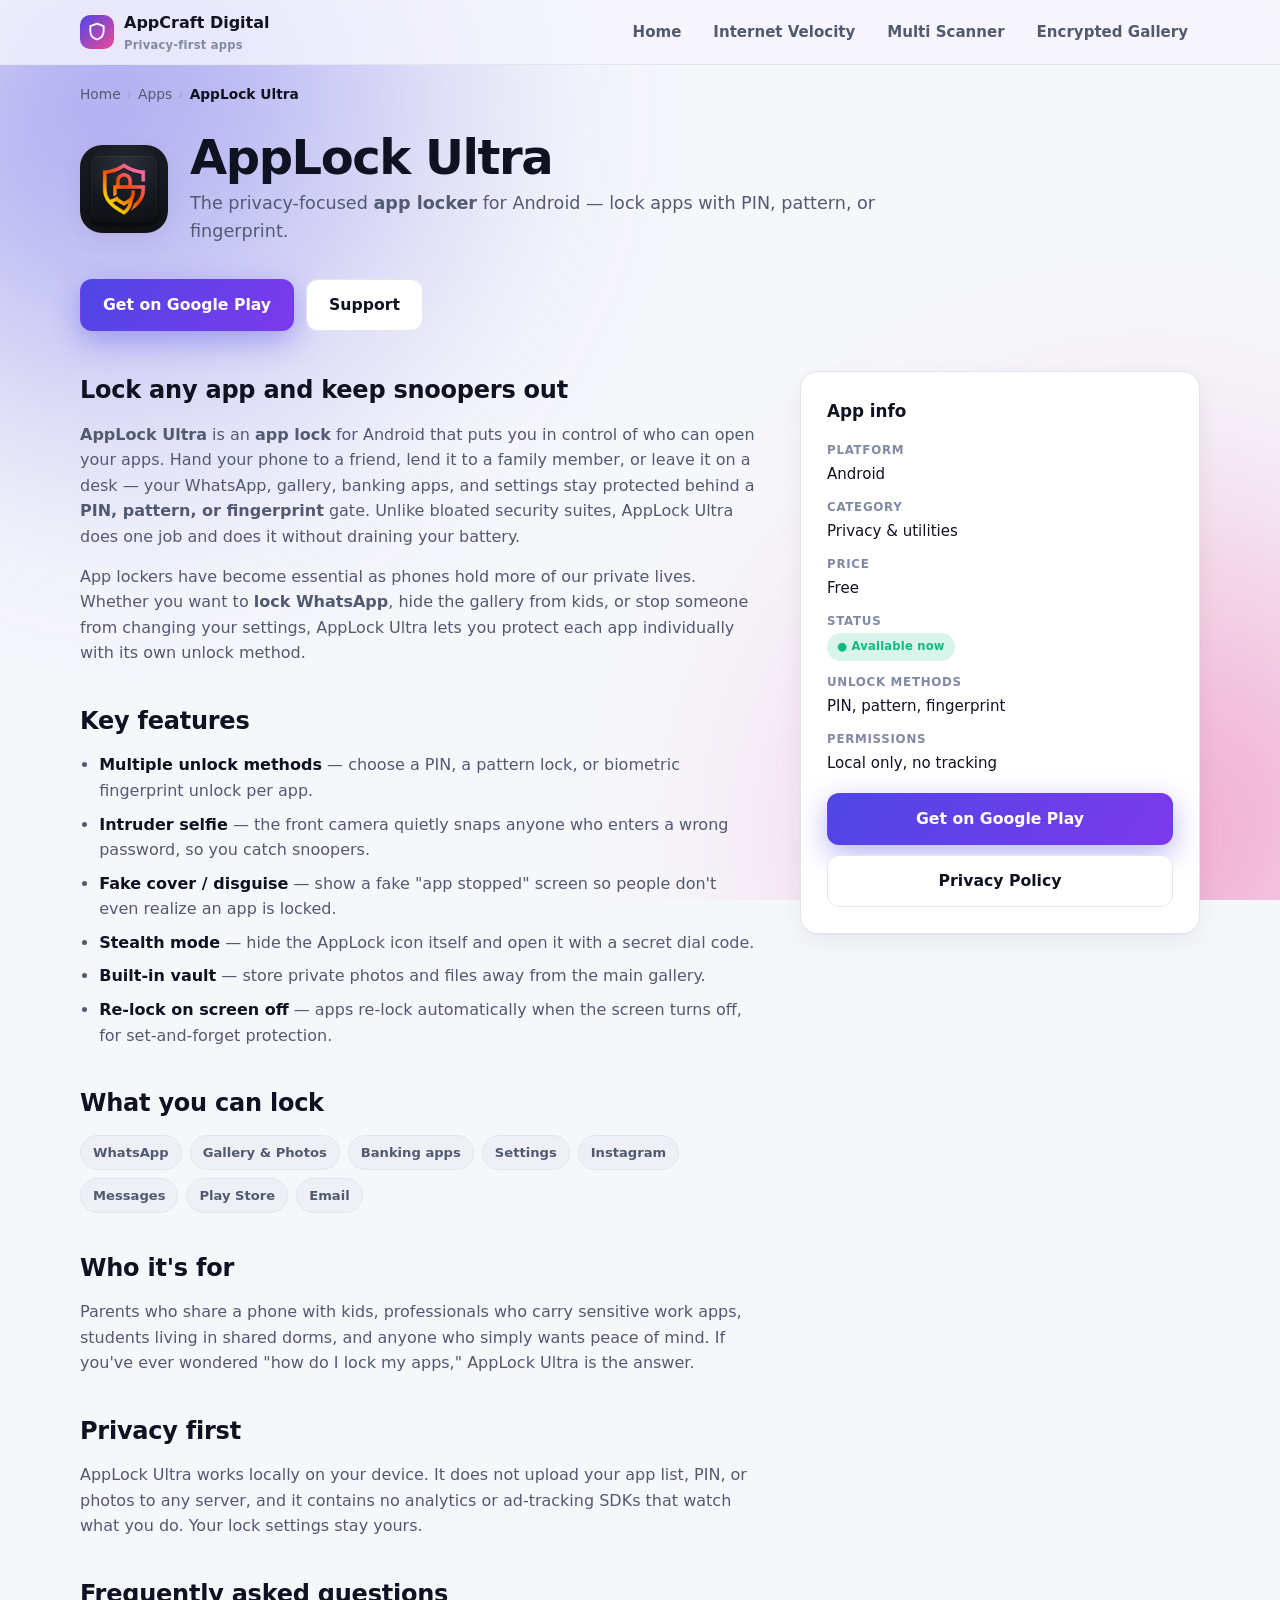
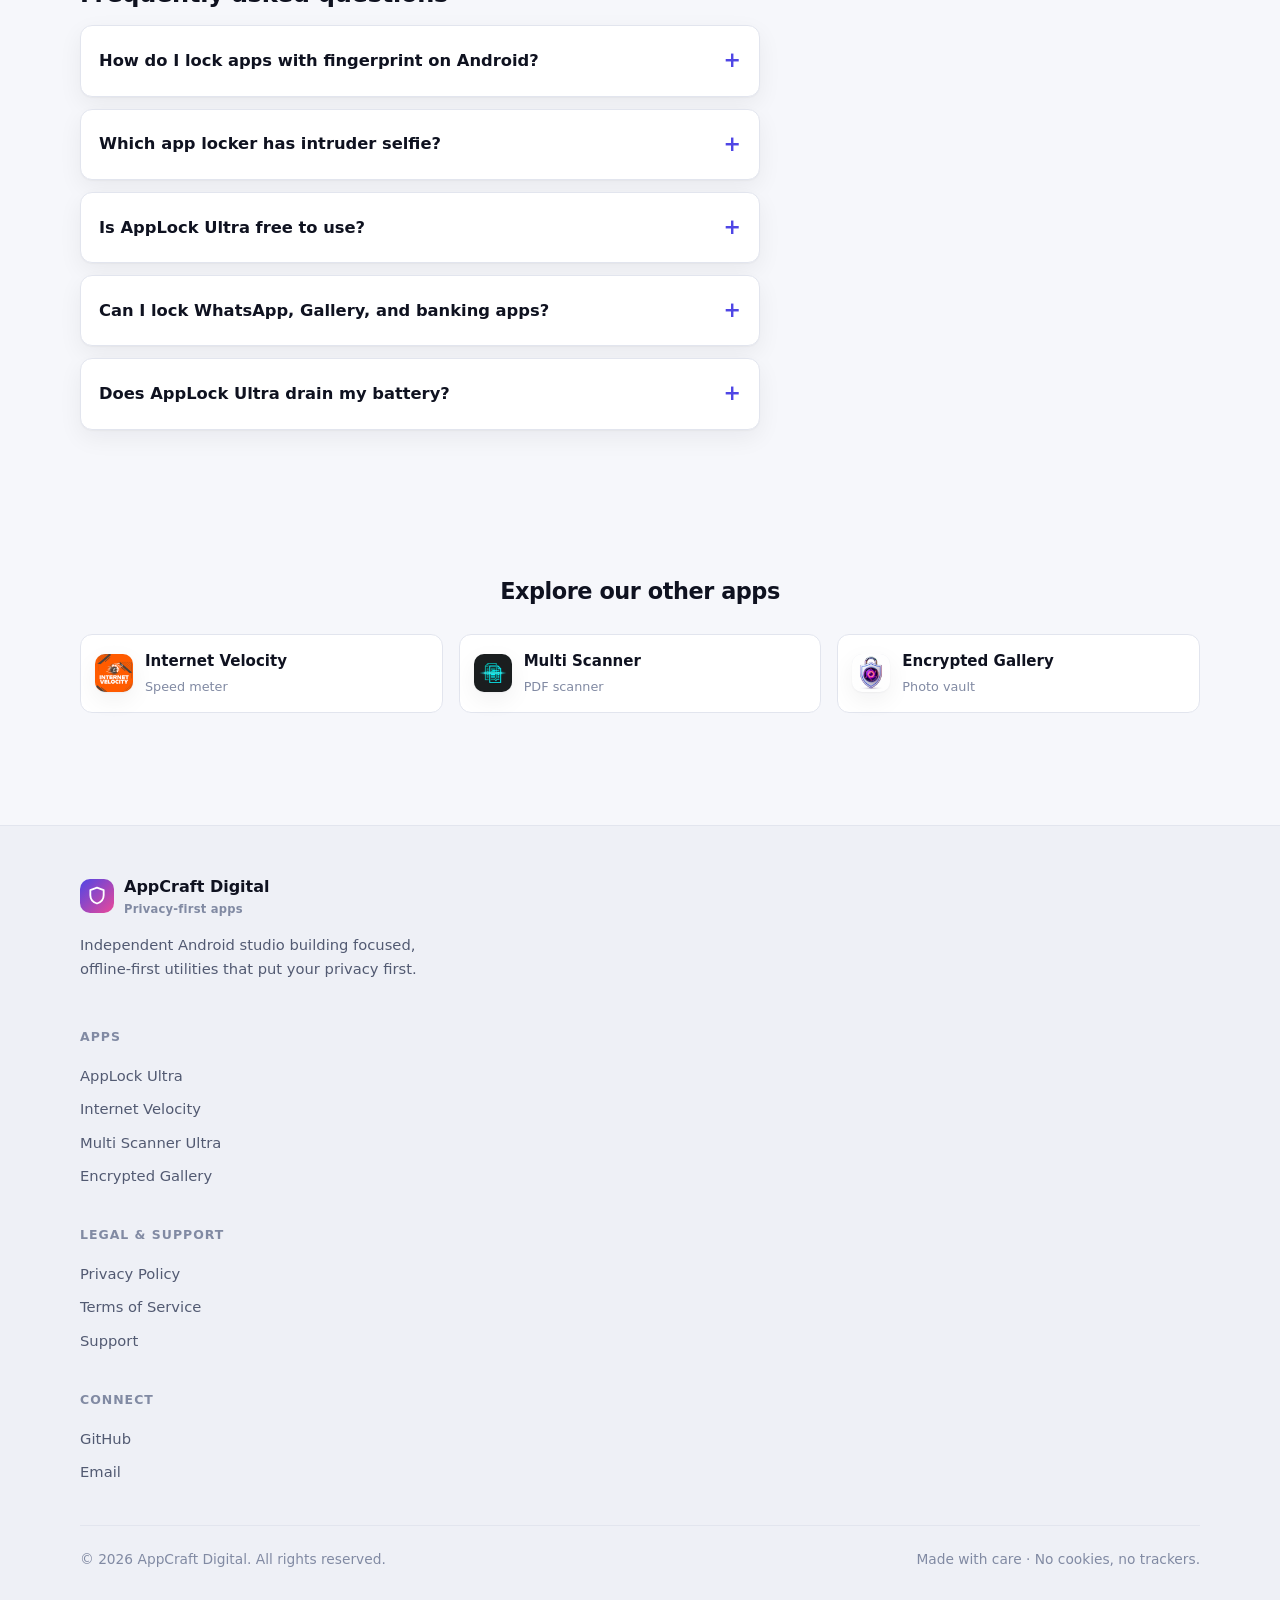
==== commit adbfd502: "Fix responsive UI layout issues" ====
--- a/applock-ultra/index.html
+++ b/applock-ultra/index.html
@@ -8,19 +8,26 @@
   <meta name="keywords" content="app lock, app locker, lock apps, app lock android, app lock fingerprint, app lock with pin, intruder selfie, hide apps, best app locker, lock whatsapp">
   <meta name="robots" content="index, follow, max-image-preview:large">
   <meta name="theme-color" content="#6366f1">
-  <link rel="canonical" href="https://sumant4ssm.github.io/applock-ultra/">
-
-  <meta property="og:type" content="article">
+  <link rel="canonical" href="https://appcraftdigital.co.in/applock-ultra/">
+
+  <meta property="og:type" content="website">
   <meta property="og:site_name" content="AppCraft Digital">
   <meta property="og:title" content="AppLock Ultra — Best App Locker for Android">
   <meta property="og:description" content="Lock apps with PIN, pattern, or fingerprint. Intruder selfie alerts, fake cover, and stealth mode. Privacy-first Android app lock.">
-  <meta property="og:url" content="https://sumant4ssm.github.io/applock-ultra/">
+  <meta property="og:url" content="https://appcraftdigital.co.in/applock-ultra/">
+  <meta property="og:image" content="https://appcraftdigital.co.in/assets/og/applock-ultra.png">
+  <meta property="og:image:alt" content="AppLock Ultra app locker for Android">
+  <meta property="og:image:width" content="1200">
+  <meta property="og:image:height" content="630">
+  <meta property="og:locale" content="en_US">
   <meta name="twitter:card" content="summary_large_image">
   <meta name="twitter:title" content="AppLock Ultra — App Locker for Android">
   <meta name="twitter:description" content="Lock apps with PIN, pattern, or fingerprint. Intruder selfie alerts and stealth mode.">
+  <meta name="twitter:image" content="https://appcraftdigital.co.in/assets/og/applock-ultra.png">
+  <meta name="twitter:image:alt" content="AppLock Ultra app locker for Android">
 
   <link rel="icon" href="data:image/svg+xml,%3Csvg xmlns='http://www.w3.org/2000/svg' viewBox='0 0 100 100'%3E%3Crect width='100' height='100' rx='24' fill='%236366f1'/%3E%3Cpath d='M50 18l26 10v18c0 16-11 28-26 36-15-8-26-20-26-36V28z' fill='none' stroke='white' stroke-width='6' stroke-linejoin='round'/%3E%3C/svg%3E">
-  <link rel="stylesheet" href="/assets/style.css">
+  <link rel="stylesheet" href="/assets/style.css?v=20260629-ui3">
 
   <script type="application/ld+json">
   {
@@ -30,7 +37,8 @@
     "operatingSystem": "ANDROID",
     "applicationCategory": "UtilitiesApplication",
     "description": "Privacy-focused app locker for Android. Lock apps with PIN, pattern, or fingerprint, catch snoopers with intruder selfie alerts, and hide apps behind a fake cover.",
-    "url": "https://sumant4ssm.github.io/applock-ultra/",
+    "url": "https://appcraftdigital.co.in/applock-ultra/",
+    "image": "https://appcraftdigital.co.in/assets/icons/applock-ultra.png",
     "offers": { "@type": "Offer", "price": "0", "priceCurrency": "USD" },
     "featureList": [
       "PIN, pattern and fingerprint app lock",
@@ -39,14 +47,7 @@
       "Stealth mode to hide the app icon",
       "Vault for private photos and files",
       "Battery-friendly, no background drain"
-    ],
-    "aggregateRating": {
-      "@type": "AggregateRating",
-      "ratingValue": "4.6",
-      "ratingCount": "128",
-      "bestRating": "5",
-      "worstRating": "1"
-    }
+    ]
   }
   </script>
   <script type="application/ld+json">
@@ -54,8 +55,8 @@
     "@context": "https://schema.org",
     "@type": "BreadcrumbList",
     "itemListElement": [
-      { "@type": "ListItem", "position": 1, "name": "Home", "item": "https://sumant4ssm.github.io/" },
-      { "@type": "ListItem", "position": 2, "name": "AppLock Ultra", "item": "https://sumant4ssm.github.io/applock-ultra/" }
+      { "@type": "ListItem", "position": 1, "name": "Home", "item": "https://appcraftdigital.co.in/" },
+      { "@type": "ListItem", "position": 2, "name": "AppLock Ultra", "item": "https://appcraftdigital.co.in/applock-ultra/" }
     ]
   }
   </script>
@@ -115,7 +116,7 @@
         </div>
         <div class="cta" style="justify-content:flex-start;">
           <a class="btn btn-primary" href="https://play.google.com/store/apps/details?id=com.guardshield.applocker" target="_blank" rel="noopener">Get on Google Play</a>
-          <a class="btn btn-ghost" href="https://sumant4ssm.github.io/applock-ultra-legal/support.html" target="_blank" rel="noopener">Support</a>
+          <a class="btn btn-ghost" href="https://appcraftdigital.co.in/applock-ultra-legal/support.html" target="_blank" rel="noopener">Support</a>
         </div>
       </div>
     </section>
@@ -208,7 +209,7 @@
             <div><dt>Permissions</dt><dd>Local only, no tracking</dd></div>
           </dl>
           <a class="btn btn-primary" href="https://play.google.com/store/apps/details?id=com.guardshield.applocker" target="_blank" rel="noopener">Get on Google Play</a>
-          <a class="btn btn-ghost" href="https://sumant4ssm.github.io/applock-ultra-legal/privacy-policy.html" target="_blank" rel="noopener" style="margin-top:10px;">Privacy Policy</a>
+          <a class="btn btn-ghost" href="https://appcraftdigital.co.in/applock-ultra-legal/privacy-policy.html" target="_blank" rel="noopener" style="margin-top:10px;">Privacy Policy</a>
         </aside>
       </div>
     </section>
@@ -258,9 +259,9 @@
         </div>
         <div class="foot-col">
           <h5>Legal &amp; Support</h5>
-          <a href="https://sumant4ssm.github.io/applock-ultra-legal/" target="_blank" rel="noopener">Privacy Policy</a>
-          <a href="https://sumant4ssm.github.io/applock-ultra-legal/terms.html" target="_blank" rel="noopener">Terms of Service</a>
-          <a href="https://sumant4ssm.github.io/applock-ultra-legal/support.html" target="_blank" rel="noopener">Support</a>
+          <a href="https://appcraftdigital.co.in/applock-ultra-legal/" target="_blank" rel="noopener">Privacy Policy</a>
+          <a href="https://appcraftdigital.co.in/applock-ultra-legal/terms.html" target="_blank" rel="noopener">Terms of Service</a>
+          <a href="https://appcraftdigital.co.in/applock-ultra-legal/support.html" target="_blank" rel="noopener">Support</a>
         </div>
         <div class="foot-col">
           <h5>Connect</h5>
--- a/assets/style.css
+++ b/assets/style.css
@@ -131,9 +131,10 @@
   align-items: center;
   gap: 10px;
   font-weight: 750;
-  letter-spacing: -0.01em;
+  letter-spacing: 0;
   color: var(--text);
   text-decoration: none;
+  min-width: 0;
 }
 .logo {
   width: 34px;
@@ -223,16 +224,21 @@
   flex-wrap: wrap;
   gap: 12px;
   justify-content: center;
+  align-items: center;
   margin-top: 34px;
 }
 .btn {
   display: inline-flex;
   align-items: center;
+  justify-content: center;
   gap: 9px;
   padding: 13px 22px;
   border-radius: 12px;
   font-weight: 700;
   font-size: 0.98rem;
+  line-height: 1.25;
+  min-height: 52px;
+  text-align: center;
   text-decoration: none;
   border: 1px solid transparent;
   transition: transform .15s ease, box-shadow .2s ease, background .2s ease;
@@ -356,12 +362,19 @@
 .icon-speed  { background: linear-gradient(135deg, #10b981, #06b6d4); }
 
 .badge {
+  display: inline-flex;
+  align-items: center;
+  justify-content: center;
+  min-height: 28px;
   font-size: 0.72rem;
   font-weight: 700;
   padding: 5px 10px;
   border-radius: 999px;
   letter-spacing: 0.02em;
+  line-height: 1.15;
+  text-align: center;
   white-space: nowrap;
+  flex: none;
 }
 .badge-live {
   color: var(--ok);
@@ -478,8 +491,8 @@
 
 /* ---------- Reveal animation ---------- */
 .reveal {
-  opacity: 0;
-  transform: translateY(24px);
+  opacity: 1;
+  transform: none;
   transition: opacity .6s ease, transform .6s ease;
 }
 .reveal.in {
@@ -494,11 +507,65 @@
 
 /* ---------- Responsive ---------- */
 @media (max-width: 720px) {
-  .nav-links a:not(.nav-cta) { display: none; }
+  .wrap { width: min(100% - 32px, 1120px); }
+  .nav {
+    height: auto;
+    min-height: 64px;
+    padding: 10px 0;
+    align-items: flex-start;
+    flex-wrap: wrap;
+  }
+  .brand {
+    flex: 1 1 auto;
+    max-width: 100%;
+  }
+  .brand > span:last-child {
+    min-width: 0;
+    overflow: hidden;
+    text-overflow: ellipsis;
+  }
+  .nav-links {
+    order: 2;
+    width: 100%;
+    gap: 6px;
+    overflow-x: auto;
+    overscroll-behavior-x: contain;
+    scrollbar-width: none;
+    padding: 2px 0 4px;
+  }
+  .nav-links::-webkit-scrollbar { display: none; }
+  .nav-links a {
+    flex: 0 0 auto;
+    font-size: 0.84rem;
+    padding: 7px 10px;
+    border-radius: 9px;
+    background: color-mix(in srgb, var(--bg-elev) 76%, transparent);
+    border: 1px solid var(--border);
+  }
   .hero { padding: 64px 0 40px; }
   .stats { grid-template-columns: 1fr; }
   .foot-grid { grid-template-columns: 1fr; }
   section { padding: 56px 0; }
+  h1 {
+    max-width: 12ch;
+    font-size: clamp(2.25rem, 12vw, 3.2rem);
+  }
+  .hero p.lead {
+    max-width: 34ch;
+  }
+  .hero .cta .btn {
+    width: 100%;
+    max-width: 280px;
+  }
+  .cta {
+    align-items: center;
+  }
+  .pill {
+    max-width: 100%;
+    white-space: normal;
+    justify-content: center;
+    text-align: center;
+  }
 }
 
 /* =====================================================================
@@ -551,6 +618,7 @@
   color: var(--text-soft);
   font-size: 1.1rem;
   margin: 0;
+  max-width: 62ch;
 }
 
 /* Two-column detail layout */
@@ -701,3 +769,79 @@
   .detail { grid-template-columns: 1fr; }
   .info-card { position: static; }
 }
+
+@media (max-width: 560px) {
+  .breadcrumb {
+    padding-top: 14px;
+  }
+  .breadcrumb ol {
+    gap: 5px;
+    min-width: 0;
+  }
+  .breadcrumb li {
+    min-width: 0;
+  }
+  .breadcrumb [aria-current="page"] {
+    overflow: hidden;
+    text-overflow: ellipsis;
+    white-space: nowrap;
+    max-width: min(48vw, 180px);
+  }
+  .app-hero {
+    padding: 26px 0 4px;
+  }
+  .app-hero .hero-row {
+    display: block;
+  }
+  .app-hero .app-icon {
+    width: 72px;
+    height: 72px;
+    border-radius: 18px;
+    margin-bottom: 18px;
+  }
+  .app-hero h1 {
+    font-size: clamp(1.65rem, 7vw, 2rem);
+    line-height: 1.12;
+    overflow-wrap: anywhere;
+    max-width: 100%;
+  }
+  .app-hero .tagline {
+    font-size: 1rem;
+    line-height: 1.55;
+  }
+  .app-hero .cta {
+    justify-content: flex-start;
+    gap: 10px;
+    margin-top: 24px;
+  }
+  .app-hero .cta .badge {
+    min-height: 32px;
+    padding: 6px 11px;
+  }
+  .app-hero .cta .btn {
+    width: auto;
+    max-width: calc(100vw - 32px);
+    min-height: 46px;
+    padding: 11px 16px;
+    font-size: 0.92rem;
+  }
+  .detail {
+    gap: 28px;
+  }
+  .detail .prose h2 {
+    font-size: 1.32rem;
+    line-height: 1.22;
+  }
+  .grid {
+    grid-template-columns: minmax(0, 1fr);
+  }
+  .card {
+    padding: 22px;
+  }
+  .card-head {
+    align-items: flex-start;
+  }
+  .card .btn {
+    max-width: none;
+  }
+}
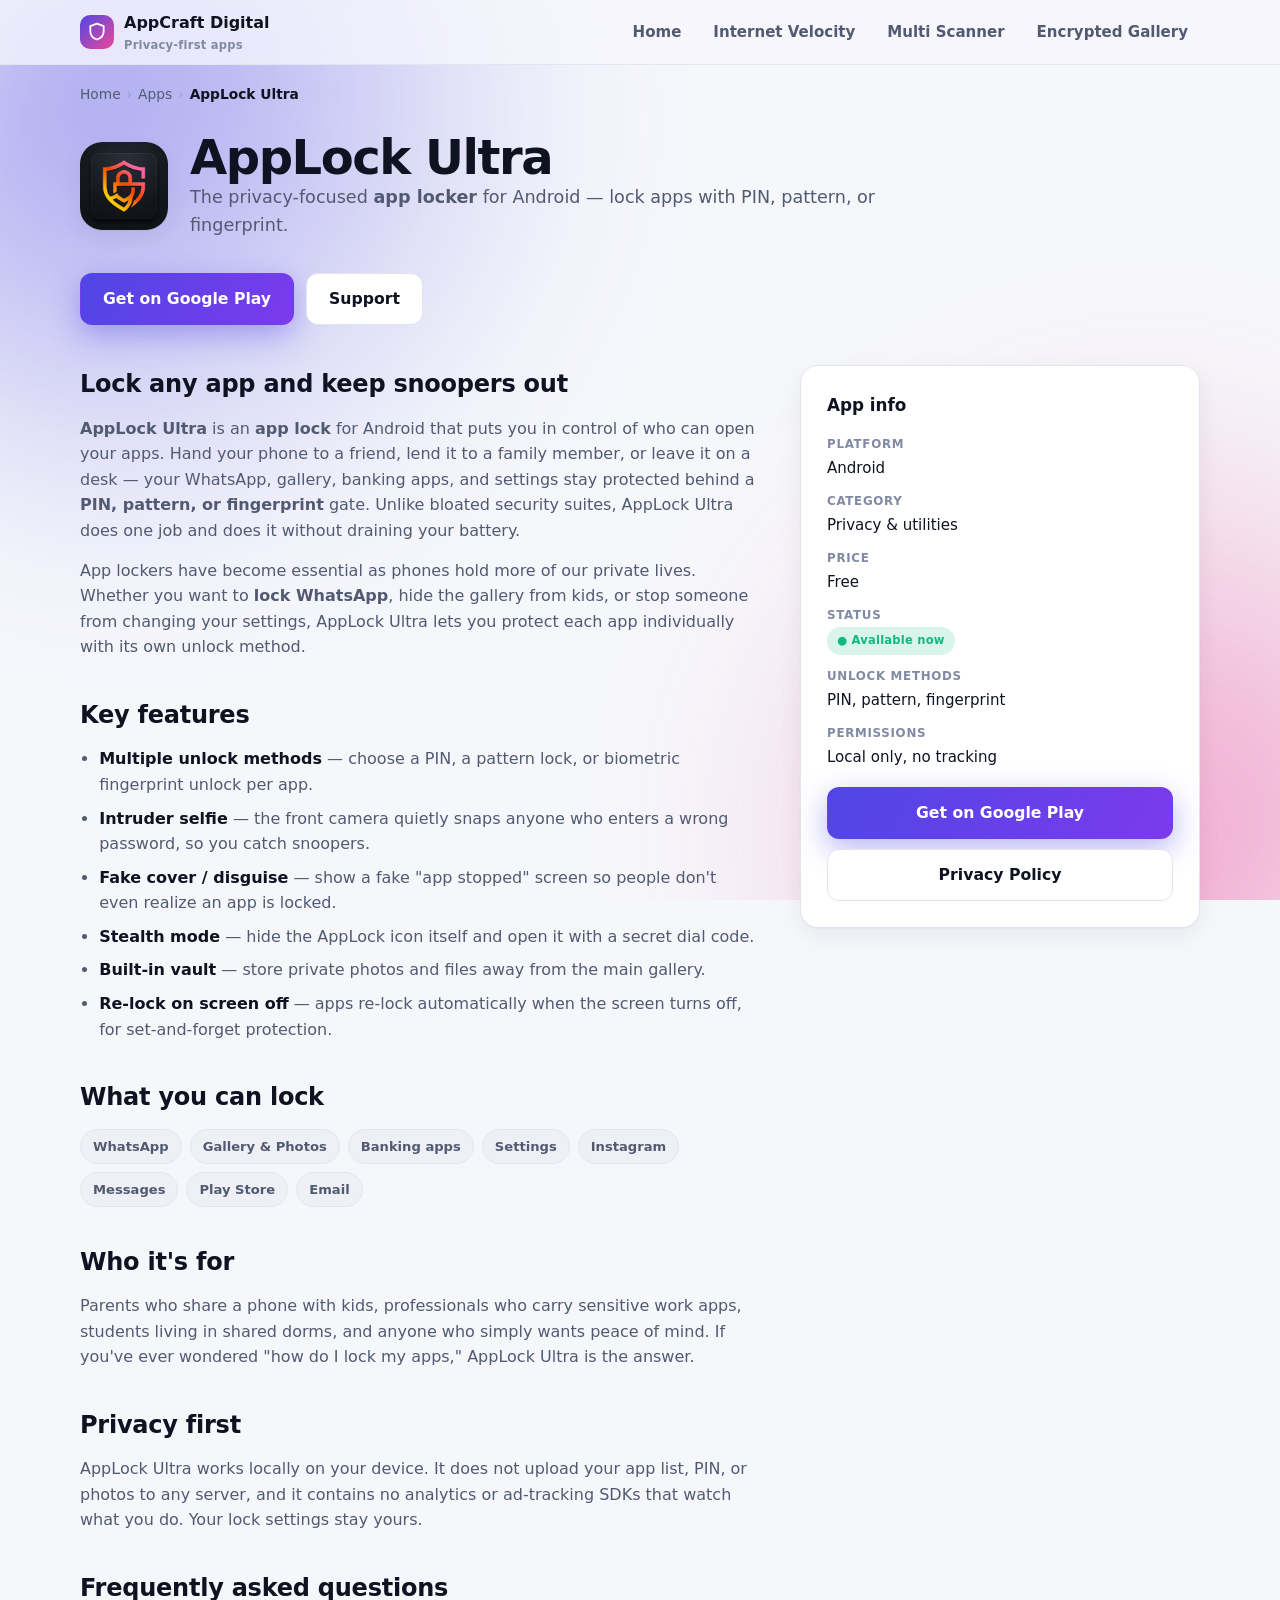
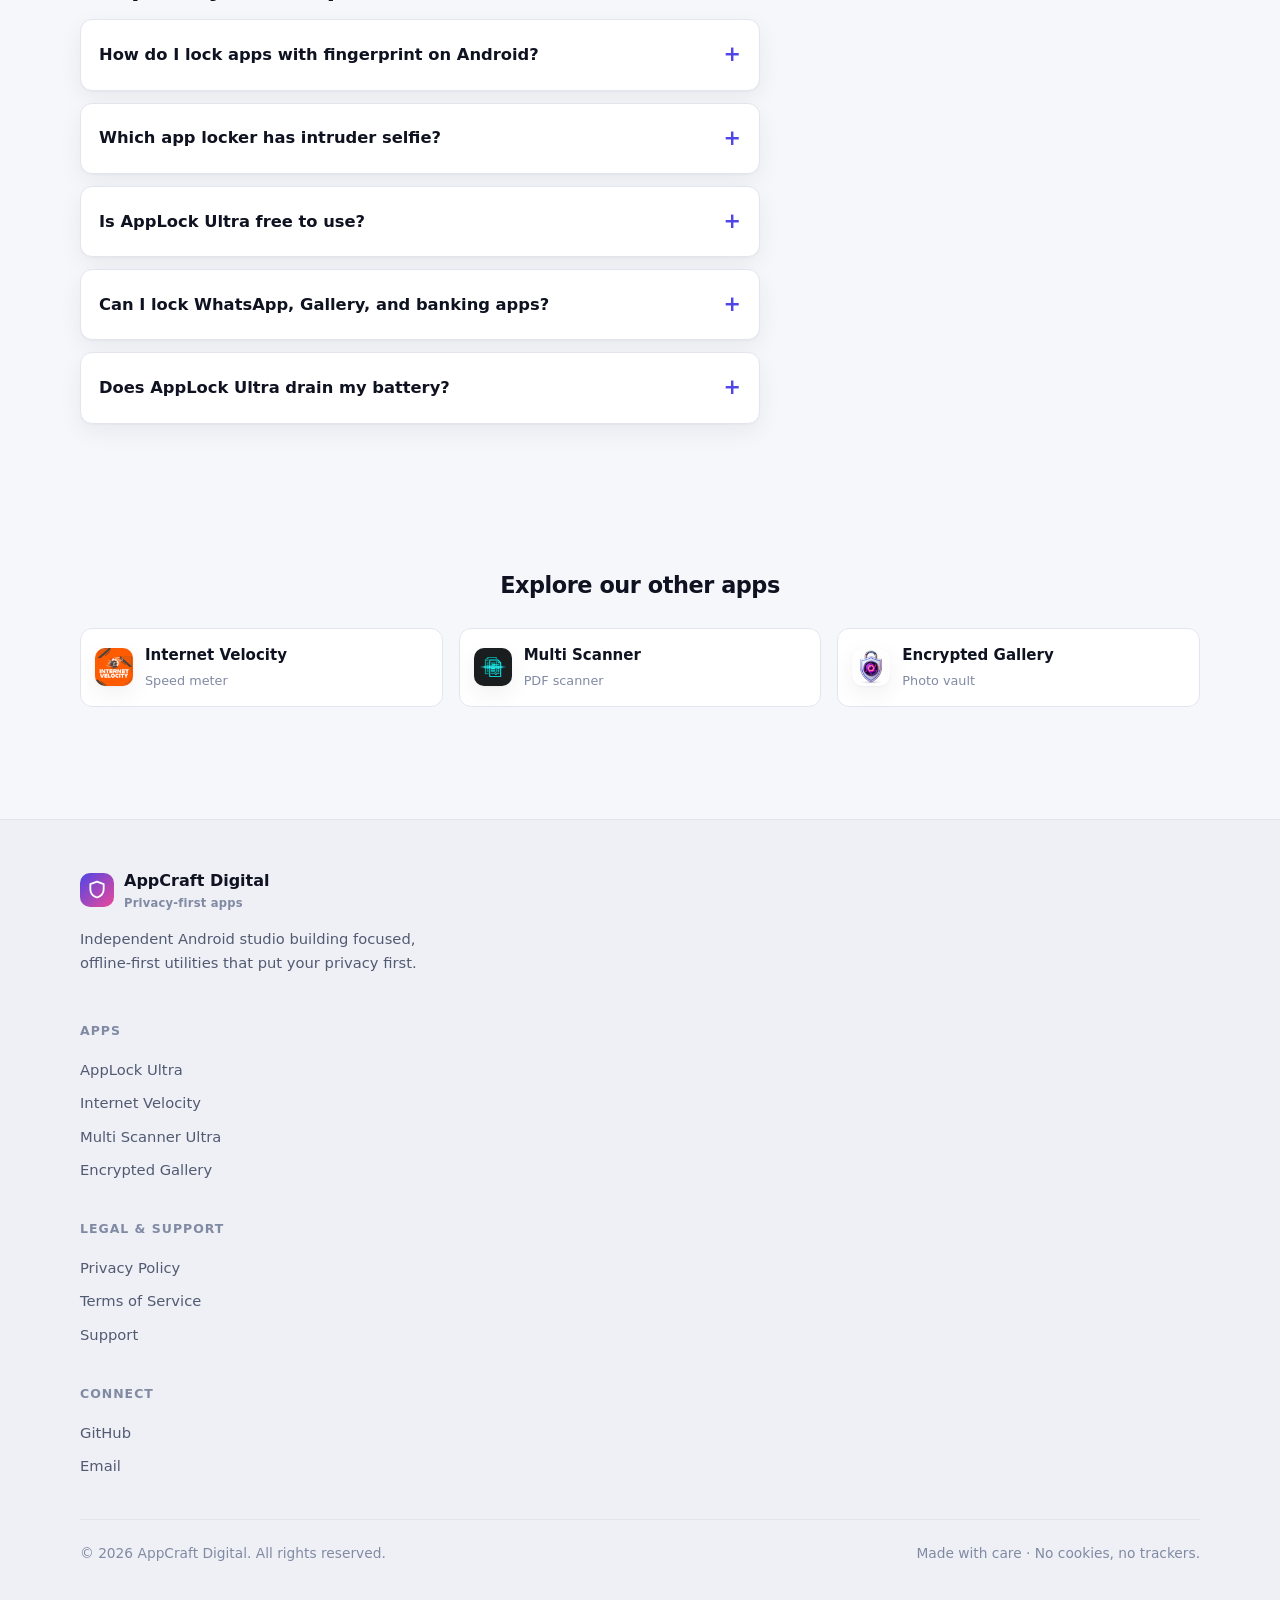
==== commit a1b088bc: "Refine coming soon status placement" ====
--- a/applock-ultra/index.html
+++ b/applock-ultra/index.html
@@ -27,7 +27,7 @@
   <meta name="twitter:image:alt" content="AppLock Ultra app locker for Android">
 
   <link rel="icon" href="data:image/svg+xml,%3Csvg xmlns='http://www.w3.org/2000/svg' viewBox='0 0 100 100'%3E%3Crect width='100' height='100' rx='24' fill='%236366f1'/%3E%3Cpath d='M50 18l26 10v18c0 16-11 28-26 36-15-8-26-20-26-36V28z' fill='none' stroke='white' stroke-width='6' stroke-linejoin='round'/%3E%3C/svg%3E">
-  <link rel="stylesheet" href="/assets/style.css?v=20260629-ui3">
+  <link rel="stylesheet" href="/assets/style.css?v=20260629-ui5">
 
   <script type="application/ld+json">
   {
--- a/assets/style.css
+++ b/assets/style.css
@@ -609,10 +609,20 @@
   border-radius: 22px;
 }
 .app-hero .app-icon svg { width: 42px; height: 42px; }
+.app-title-line {
+  display: flex;
+  align-items: center;
+  flex-wrap: wrap;
+  gap: 10px 12px;
+  margin: 0 0 6px;
+}
 .app-hero h1 {
   font-size: clamp(2rem, 5vw, 3rem);
   max-width: none;
-  margin: 0 0 6px;
+  margin: 0;
+}
+.app-status {
+  transform: translateY(2px);
 }
 .app-hero .tagline {
   color: var(--text-soft);
@@ -800,10 +810,18 @@
     margin-bottom: 18px;
   }
   .app-hero h1 {
-    font-size: clamp(1.65rem, 7vw, 2rem);
+    font-size: clamp(1.5rem, 6vw, 1.85rem);
     line-height: 1.12;
     overflow-wrap: anywhere;
     max-width: 100%;
+  }
+  .app-title-line {
+    display: block;
+    margin-bottom: 8px;
+  }
+  .app-status {
+    margin-top: 10px;
+    transform: none;
   }
   .app-hero .tagline {
     font-size: 1rem;
@@ -813,10 +831,6 @@
     justify-content: flex-start;
     gap: 10px;
     margin-top: 24px;
-  }
-  .app-hero .cta .badge {
-    min-height: 32px;
-    padding: 6px 11px;
   }
   .app-hero .cta .btn {
     width: auto;
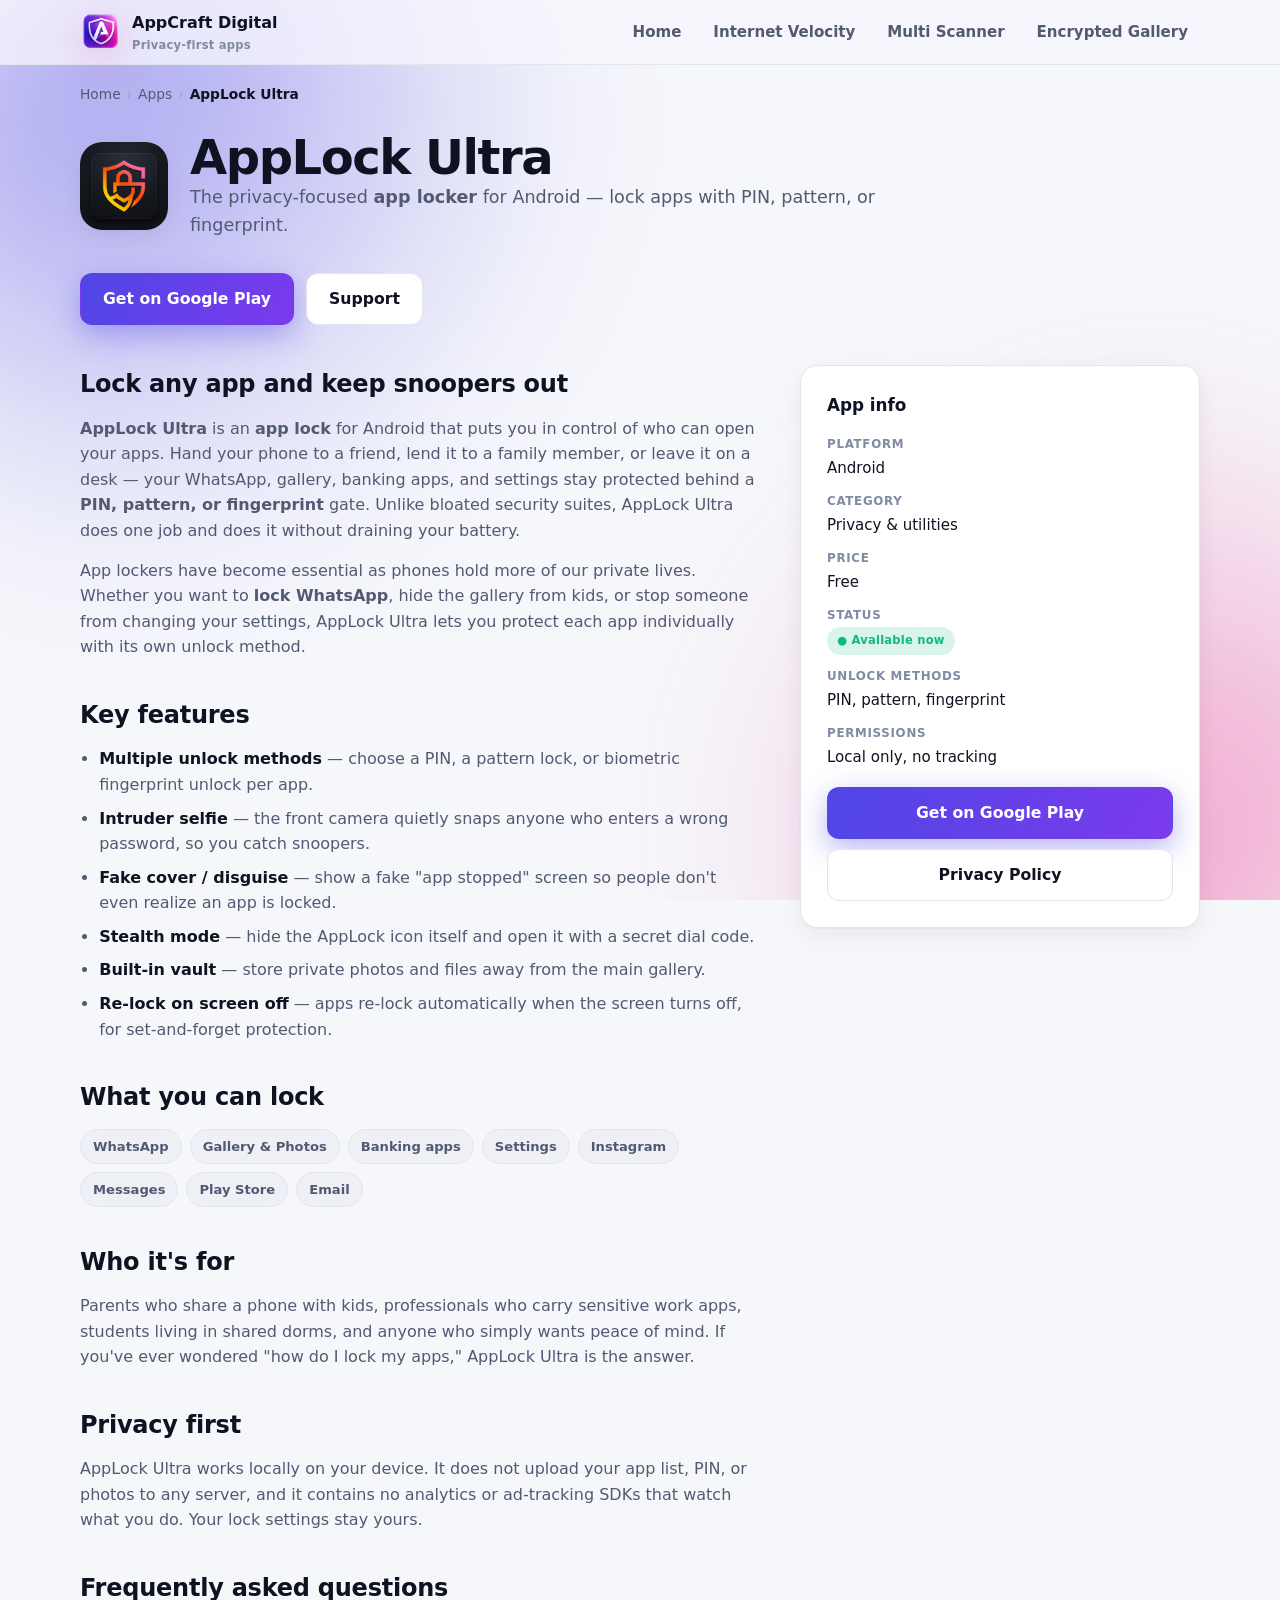
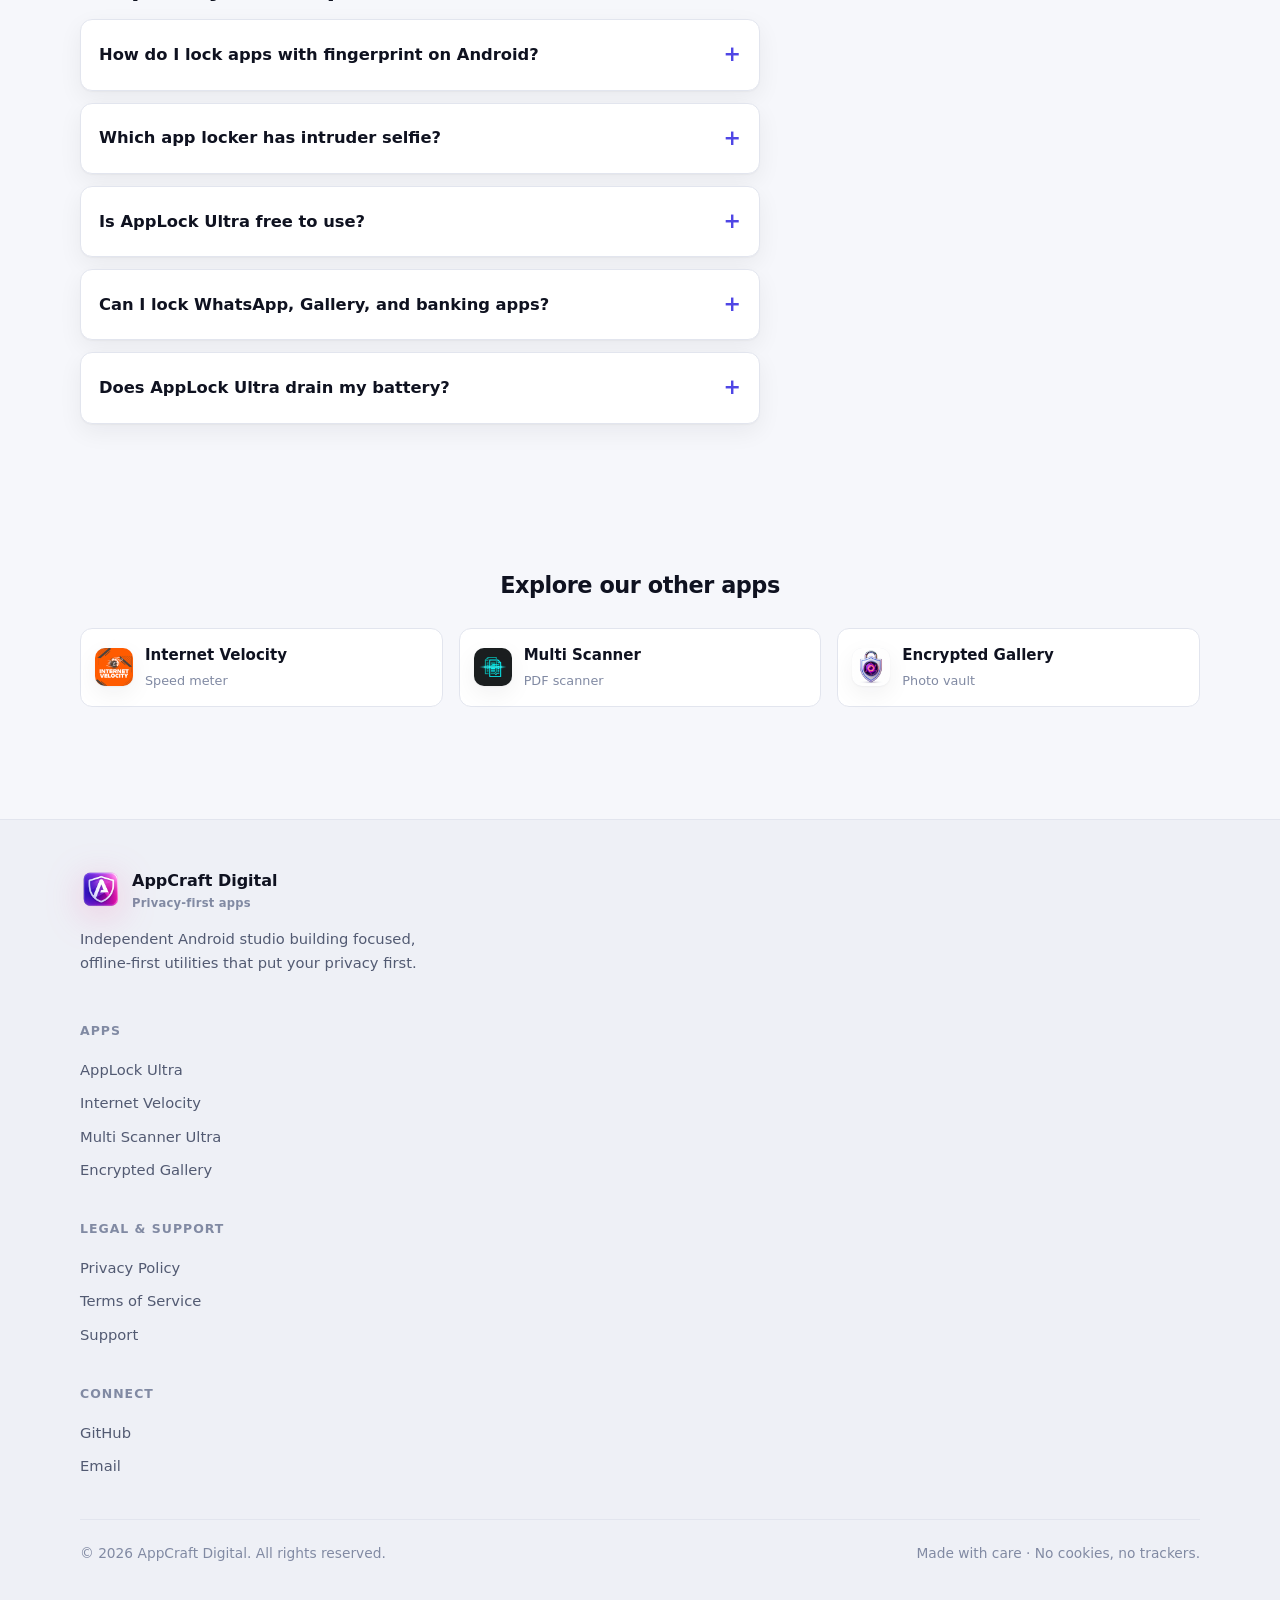
==== commit 7ccf48df: "feat: update icons and styles across multiple pages" ====
--- a/applock-ultra/index.html
+++ b/applock-ultra/index.html
@@ -26,8 +26,8 @@
   <meta name="twitter:image" content="https://appcraftdigital.co.in/assets/og/applock-ultra.png">
   <meta name="twitter:image:alt" content="AppLock Ultra app locker for Android">
 
-  <link rel="icon" href="data:image/svg+xml,%3Csvg xmlns='http://www.w3.org/2000/svg' viewBox='0 0 100 100'%3E%3Crect width='100' height='100' rx='24' fill='%236366f1'/%3E%3Cpath d='M50 18l26 10v18c0 16-11 28-26 36-15-8-26-20-26-36V28z' fill='none' stroke='white' stroke-width='6' stroke-linejoin='round'/%3E%3C/svg%3E">
-  <link rel="stylesheet" href="/assets/style.css?v=20260629-ui5">
+  <link rel="icon" type="image/png" href="/assets/brand/appcraft-digital-icon.png">
+  <link rel="stylesheet" href="/assets/style.css?v=20260703-logo">
 
   <script type="application/ld+json">
   {
@@ -81,7 +81,7 @@
     <div class="wrap nav">
       <a class="brand" href="/" aria-label="AppCraft Digital home">
         <span class="logo" aria-hidden="true">
-          <svg width="20" height="20" viewBox="0 0 24 24" fill="none" stroke="currentColor" stroke-width="2.2" stroke-linecap="round" stroke-linejoin="round"><path d="M12 2l8 3v6c0 5-3.5 8.5-8 10-4.5-1.5-8-5-8-10V5z"/></svg>
+          <img src="/assets/brand/appcraft-digital-icon.png" alt="" width="40" height="40">
         </span>
         <span>AppCraft Digital<small>Privacy-first apps</small></span>
       </a>
@@ -244,7 +244,7 @@
         <div>
           <a class="brand" href="/" style="margin-bottom:12px;">
             <span class="logo" aria-hidden="true">
-              <svg width="20" height="20" viewBox="0 0 24 24" fill="none" stroke="currentColor" stroke-width="2.2" stroke-linecap="round" stroke-linejoin="round"><path d="M12 2l8 3v6c0 5-3.5 8.5-8 10-4.5-1.5-8-5-8-10V5z"/></svg>
+              <img src="/assets/brand/appcraft-digital-icon.png" alt="" width="40" height="40">
             </span>
             <span>AppCraft Digital<small>Privacy-first apps</small></span>
           </a>
--- a/assets/style.css
+++ b/assets/style.css
@@ -129,7 +129,7 @@
 .brand {
   display: flex;
   align-items: center;
-  gap: 10px;
+  gap: 12px;
   font-weight: 750;
   letter-spacing: 0;
   color: var(--text);
@@ -137,14 +137,18 @@
   min-width: 0;
 }
 .logo {
-  width: 34px;
-  height: 34px;
-  border-radius: 10px;
-  background: linear-gradient(135deg, var(--brand), var(--brand-3));
-  display: grid;
-  place-items: center;
-  color: #fff;
+  width: 40px;
+  height: 40px;
+  display: block;
   flex: none;
+}
+.logo img {
+  display: block;
+  width: 100%;
+  height: 100%;
+  object-fit: contain;
+  border-radius: 12px;
+  filter: drop-shadow(0 8px 18px color-mix(in srgb, var(--brand-3) 28%, transparent));
 }
 .brand small {
   display: block;
